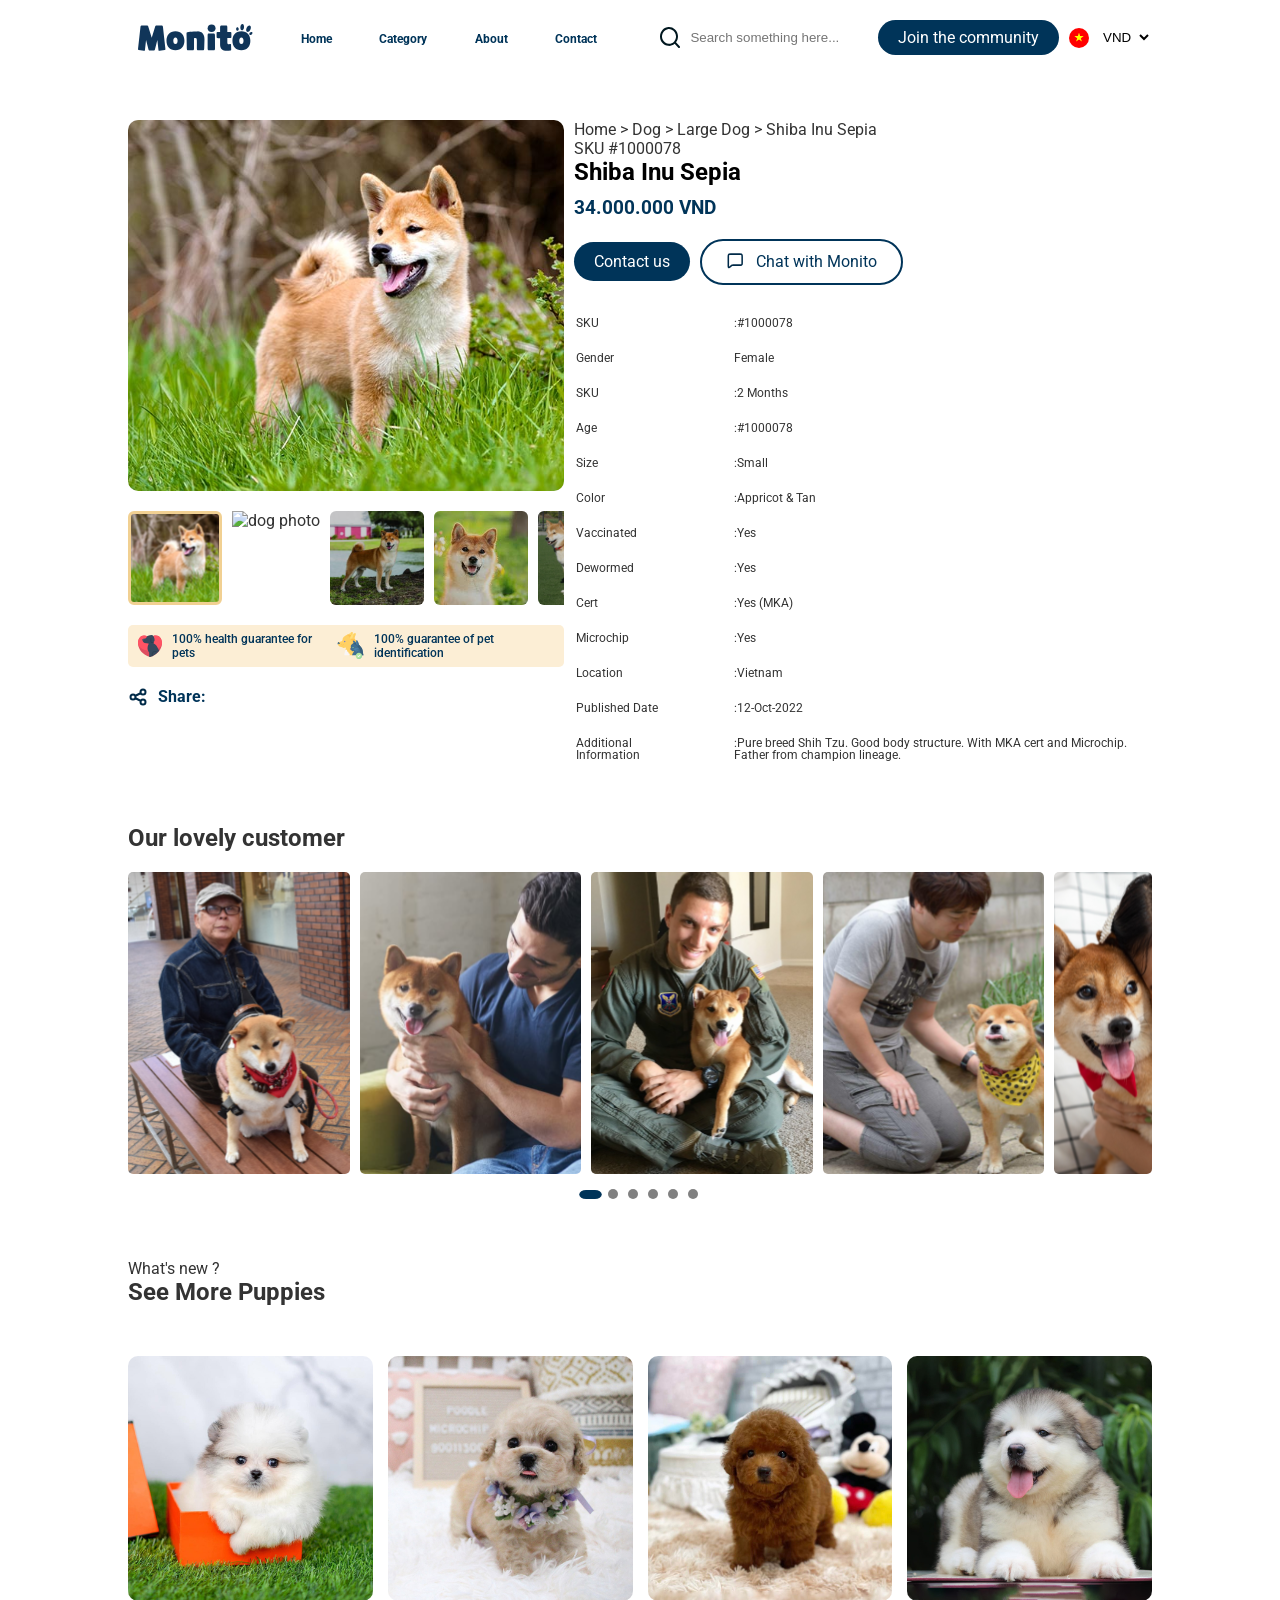
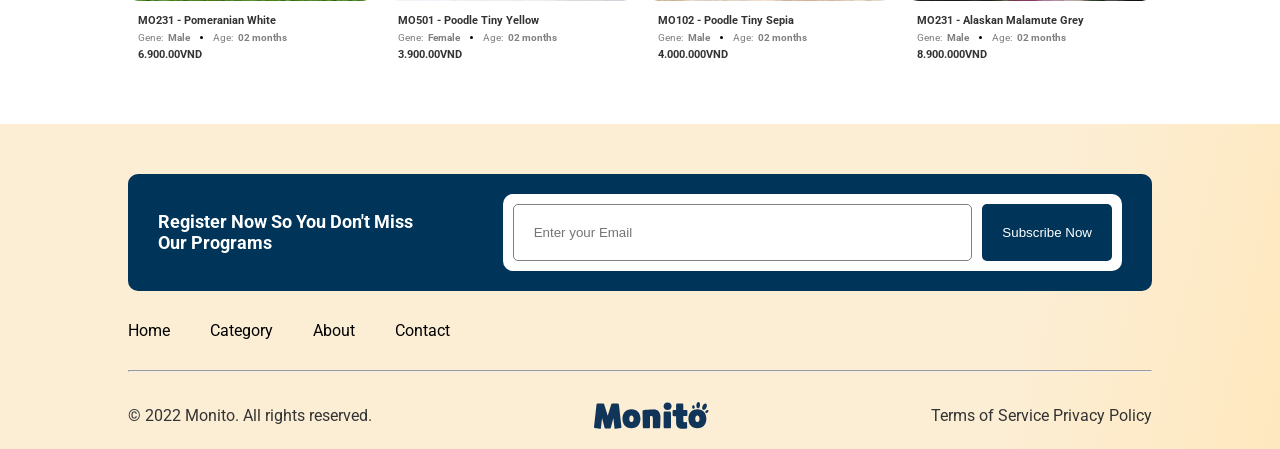
==== index.html @ 6e0dd19d "fixed path" ====
<!DOCTYPE html>
<html lang="en">
  <head>
    <meta charset="UTF-8" />
    <meta name="viewport" content="width=device-width, initial-scale=1.0" />
    <script
      src="https://kit.fontawesome.com/b84ed87144.js"
      crossorigin="anonymous"
    ></script>
    
    <link rel="stylesheet" href="/css/components.css" />
    <link rel="stylesheet" href="/css/css_variables.css" />
    <link rel="stylesheet" href="/css/category.css" />
    <link rel="stylesheet" href="/css/about.css" />
    <link rel="stylesheet" href="/css/home_Styles.css" />
    <link rel="stylesheet" href="/css/media_query.css" />
    <title>Monito | About</title>
  </head>
  <body>
    <header class="about header">
      <div class="header__max_width80">
        <div class="hamburger_container">
          <img src="/img/hamburger__menu.svg" alt="hamburger menu icon" class="hamburger">
        </div>
        <div class="header__logo-links">
          <img
            src="/img/Group.svg"
            alt="logo_icon"
            class="header__position-top"
          />
          <ul class="header__links">
            <li><a href="/html/home.html">Home</a></li>
            <li><a href="/html/category.html">Category</a></li>
            <li><a href="/html/about.html">About</a></li>
            <li><a href="/html/about.html#footer">Contact</a></li>
          </ul>
        </div>

        <div class="header__search">
          <div class="header__searchfield">
            <button class="search__btn"><img src="/img/search__lens.svg" alt="search__btn_icon" class="lens"></button>
            <input
              type="text"
              placeholder="Search something here..."
              class="user__input"
            />
          </div>
          <a href="#" class="join__link btn">Join the community</a>
          <div class="select_box">
            <span class="pseudo"></span>
            <select name="" class="select__tab">
              <option value="">VND</option>
              <option value="">BMW</option>
              <option value="">CRV</option>
            </select>
          </div>
        </div>
      </div>
    </header>

<main class="main">
    <section class="about__1">
        <div class="about__1_max-width">
            <div class="about__1_grid">
                <div class="about__1_grid-left">
                    <div class="about__1_card">
                        <div class="picture">
                          <img src="/img/top__thumbnail.svg" alt="dog photo" class="top__thumbnail desktop"> 
                          <img src="/img/mobiledog.svg" alt="dog photo" class="top__thumbnail fone"> 
                        </div>
                   <div class="thumbnails">
                            <div><img src="/img/thumbnail__1.svg" alt="dog photo"></div>
                        
                            <div><img src="/img/thumbnail__2.svg" alt="dog photo"></div>
                       
                            <div><img src="/img/thumbnail__3.svg" alt="dog photo"></div>
                      
                            <div><img src="/img/thumbnail__4.svg" alt="dog photo"></div>
                        
                            <div><img src="/img/thumbnail__5.svg" alt="dog photo"></div>
                       
                            <div><img src="/img/thumbnail__6.svg" alt="dog photo"></div>
                      </div> 
                      <div class="desktopinsurances">
                                <span class="left"><img src="/img/pet__health.svg" alt="">100% health guarantee for pets</span>
                                <span class="left"><img src="/img/flower.svg" alt=""> 100% guarantee of pet identification</span>
                        </div>
                        <div class="social_networks">
                            <span class="share"><img src="/img/androidshare__icon.svg" alt=""> Share:</span>
                            <div class="scial_icons">
                            <a href=""><i class="fa-brands fa-square-facebook"></i></a>
                            <a href=""><i class="fa-brands fa-instagram"></i></a>
                            <a href=""><i class="fa-brands fa-twitter"></i></i></a>
                            <a href=""><i class="fa-brands fa-youtube"></i></i></a>
                          </div>
                          </div>
                    </div>
                </div>
                <div class="about__1_grid-right">
                    <div class="about1__text">
                        <p class="carousel"><span>Home</span> &gt; <span>Dog</span> &gt; <span>Large Dog</span> &gt; <span>Shiba Inu Sepia</span></p>
                        <p class="carousel">SKU #1000078</p>
                        <h1 class="breed__details">
                            <span class="breed__name">Shiba Inu Sepia</span>
                            <span class="breed__price">34.000.000 VND</span>
                        </h1>

                        <P class="contact__btns">
                            <a href="#" class="contact__btn btn_dark">Contact us</a>
                            <a href="#" class="contact__btn btn_light">
                                <img src="/img/message__icon.svg" alt="" class="message_icon">
                                <span>Chat with Monito</span>
                            </a>
                        </P>



                      <div class="mobile__info">
                        <h1 class="info">Information</h1>
                        <img src="/img/androidshare__icon.svg" alt="">
                      </div>


                        <table>

                          <tr>
                            <td>SKU</td>
                            <td class="m_right">:#1000078</td>
                          </tr>
                          <tr>
                            <td>Gender</td>
                            <td class="m_right">Female</td>
                          </tr>
                          <tr>
                            <td>SKU</td>
                            <td class="m_right">:2 Months</td>
                          </tr>
                          <tr>
                            <td>Age</td>
                            <td class="m_right">:#1000078</td>
                          </tr>
                          <tr>
                            <td>Size</td>
                            <td class="m_right">:Small</td>
                          </tr>
                          <tr>
                            <td>Color</td>
                            <td class="m_right">:Appricot & Tan</td>
                          </tr>
                          <tr>
                            <td>Vaccinated</td>
                            <td class="m_right">:Yes</td>
                          </tr>
                          <tr>
                            <td>Dewormed</td>
                            <td class="m_right">:Yes</td>
                          </tr>
                          <tr>
                            <td>Cert</td>
                            <td class="m_right">:Yes (MKA)</td>
                          </tr>
                          <tr>
                            <td>Microchip</td>
                            <td class="m_right">:Yes</td>
                          </tr>
                          <tr>
                            <td>Location</td>
                            <td class="m_right">:Vietnam</td>
                          </tr>
                          <tr>
                            <td>Published Date</td>
                            <td class="m_right">:12-Oct-2022</td>
                          </tr>

                          <tr>
                            <td>Additional Information</td>
                            <td class="m_right">:Pure breed Shih Tzu. Good body structure. With MKA cert and Microchip. Father from champion lineage.</td>
                          </tr>
                        </table>
                    </div>
                </div>
               
            </div>
            <div class="mobileinsurances">
              <p class="left"><img src="/img/pet__health.svg" alt="">100% health guarantee for pets</p>

              <p class="left"><img src="/img/flower.svg" alt=""> 100% guarantee of pet identification</p>
      </div>
        </div>
    </section>


<section class="about__2">
    <div class="about__2_max-width">
        <h1 class="about__2_title">Our lovely customer</h1>
        <div class="about__2_grid">

 <div class="one">
    <img src="/img/about__one.svg" alt="dog_owners_photo" class="about__2_img">
 </div>
 <div class="two"> 
    <img src="/img/about__two.svg" alt="dog_owners_photo" class="about__2_img">
</div>
 <div class="three">
    <img src="/img/about__three.svg" alt="dog_owners_photo" class="about__2_img">
</div>
 <div class="four">
    <img src="/img/about__four.svg" alt="dog_owners_photo" class="about__2_img">
</div>
 <div class="five">
    <img src="/img/about__five.svg" alt="dog_owners_photo" class="about__2_img">
</div>
        </div>
        <div class="bottom_bars">
            <button class="bottom__bars active"></button>
            <button class="bottom__bars"></button>
            <button class="bottom__bars"></button>
            <button class="bottom__bars"></button>
            <button class="bottom__bars"></button>
            <button class="bottom__bars"></button>
        </div>
    </div>
</section>




  <section class="about__3">
    <div class="about__3_max-width">
    <span>What's new ?</span>
    <h2>See More Puppies</h2>
        <div class="section__two_grid padding">
            <div class="section__two_card">
                <div class="picture">
                <img src="/img/image 1 (2).svg" alt="dog breed photo" />
                </div>
                <div class="details">
                <h4>MO231 - Pomeranian White</h4>
                <p class="age">
                    <span>Gene: <strong class="gender">Male</strong></span
                    ><span class="dot"></span><span class="">Age:<strong>02 months</strong></span>
                </p>
                <p class="price">6.900.00VND</p>
                </div>
            </div>

            <div class="section__two_card">
                <div class="picture">
                <img src="/img/image 2.svg" alt="dog breed photo" />
                </div>
                <div class="details">
                <h4>MO501 - Poodle Tiny Yellow</h4>
                <p class="age">
                    <span>Gene: <strong>Female</strong></span
                    ><span class="dot"></span><span>Age:<strong>02 months</strong></span>
                </p>
                <p class="price">3.900.00VND</p>
                </div>
            </div>

            <div class="section__two_card">
                <div class="picture">
                <img src="/img/image 3.svg" alt="dog breed photo" />
                </div>
                <div class="details">
                <h4>MO102 - Poodle Tiny Sepia</h4>
                <p class="age">
                    <span>Gene: <strong class="gender">Male</strong></span
                    ><span class="dot"></span><span>Age:<strong>02 months</strong></span>
                </p>
                <p class="price">4.000.000VND</p>
                </div>
            </div>

            <div class="section__two_card">
                <div class="picture">
                <img src="/img/image 4 (2).svg" alt="dog breed photo" />
                </div>
                <div class="details">
                <h4>MO231 - Alaskan Malamute Grey</h4>
                <p class="age">
                    <span>Gene: <strong class="gender">Male</strong></span
                    ><span class="dot"></span><span>Age:<strong>02 months</strong></span>
                </p>
                <p class="price">8.900.000VND</p>
                </div>
            </div>
        </div>
    </section>
</main>





    <footer id="footer">
        <div class="max_wdith_footer">
          <div class="call_to_action">
            <h2 class="register">Register Now So You Don't Miss Our Programs</h2>
            <form action="" class="form">
              <input type="text" placeholder="Enter your Email" />
              <button>Subscribe Now</button>
            </form>
          </div>
  
          <div class="linksAndSocials">
            <ul class="footer_links">
              <li>
                <a href="/html/home.html">Home</a>
              </li>
              <li>
                <a href="/html/category.html">Category</a>
              </li>
              <li>
                <a href="/html/about.html">About</a>
              </li>
              <li>
                <a href="/html/about.html">Contact</a>
              </li>
            </ul>
  
            <div class="socials">
              <a href="www.facebook.com"><i class="fa-brands fa-square-facebook"></i></a>
              <a href="www.instagram.com"><i class="fa-brands fa-instagram"></i></a>
              <a href="www.x.com"><i class="fa-brands fa-twitter"></i></i></a>
              <a href="www.youtube.com"><i class="fa-brands fa-youtube"></i></i></a>
            </div>
            
          </div>
  
          <hr class="bottom_rule" />
  
          <div class="copyright">
            <p>
              &copy; 2022 Monito. All rights reserved.
            </p>
  
           <img src="/img/Group.svg" alt="" class="pic_nav" />
  
            <div class="terms">
              <a href="#">Terms of Service</a>
              <a href="#">Privacy Policy</a>
            </div>
  
        </div>
      </footer>

  </body>
</html>
---- css/components.css ----
.btn {
  padding: 0.7rem 1rem;
  text-align: center;
  border: none;
  cursor: pointer;
  display: inline-block;
  border-radius: 10rem;
  white-space: nowrap;
}
---- css/css_variables.css ----
:root {
  --hero-bg-col: #eec77e;
  --header-col: #003459;
  --white-text: #fff;
}
---- css/category.css ----
.hamburger {
  display: none;
  object-fit: cover;
  height: 2.5rem;
}

.category.header {
  background: var(--white-text);
}

.cat__section__one {
  padding-top: 9rem;
  margin-bottom: 5rem;
  position: relative;
}

.cat__one__max-width {
  max-width: 80%;
  height: 100%;
  margin: 0 auto;
}

.cat__carousel {
  display: flex;
  align-items: center;
  gap: 2rem;
  margin-bottom: 2rem;
}

.cat__contents {
  height: 100%;
  display: flex;
  justify-content: space-between;
  background: var(--hero-bg-col);
  border-radius: 1rem;
  position: relative;
  z-index: 1;
  /* padding: 5rem; */
}

.cat__left_img {
  flex: 0 0 50%;
  position: relative;
  z-index: 1;

  height: 100%;
}

.cat__left_img_left {
  height: 100%;
  display: block;
  width: 100%;
  object-fit: cover;
}

img {
  max-width: 100%;
  height: auto;
  object-fit: contain;
  display: block;
}

.cat__left_img {
  width: 100%;
  height: 100%;
}

.cat__left_text {
  flex: 1 1 50%;
  display: flex;
  justify-content: ;
  color: #fff;
  flex-direction: column;
  gap: 1rem;
  position: relative;
  z-index: 1;
  background: url("/img/page__one_img2.svg");
}

.cat__left_text_img {
  position: absolute;
  z-index: -1;
}

.mobile_cat_pic {
  display: none;
}

@media (max-width: 768px) {
  .cat__section__one {
    height: 100%;
  }
  .cat__one__max-width {
    max-width: 98%;
  }
  .cat__contents {
    height: 100%;
    flex-direction: column-reverse;
    gap: 1rem;
    background: var(--header-col);
  }

  .cat__left_img {
    width: 100%;
    height: 100%;
  }

  .cat__left_img img {
    height: 100%;
    width: 100%;
  }

  .cat__left_text {
    background: none;
    height: 100%;
    text-align: center;
    text-align: left;
    color: var(--header-col);
  }

  .cat__description {
    font-size: 2rem;
    color: black;
  }

  .mobile_cat_pic {
    display: block;
    position: absolute;
    left: 0;
    right: 0;
    width: 100%;
    top: -9rem;
    z-index: -1;
  }
}

/* .cat__left_text {
  padding-right: 5rem;
}
 */
.cat__left_text h1 {
  display: flex;
  flex-direction: column;
  gap: 1rem;
}

.cat__font-900 {
  font-size: 4rem;
}
.cat__font-500 {
  font-weight: 500;
}

.cat__description {
  line-height: 1.6;
  font-size: 1.4rem;
}

.cat__link2 {
  display: flex;
  justify-content: center;
  align-items: center;
  gap: 1rem;
  padding-top: 1rem;
}

.cat__btn_light,
.cat__btn_dark {
  border: 1px solid var(--white-text);
  color: var(--white-text);
  padding: 0.7rem 1.4rem;
  border-radius: 10rem;
  white-space: nowrap;
}
.cat__btn_light {
  color: var(--header-col);
  display: flex;
  background: transparent;
  gap: 0.5rem;
  align-items: center;
  border: 1px solid var(--header-col);
}

.cat__btn_dark {
  background: var(--header-col);
  padding: 0.7rem 2rem;
}

.section__two_grid {
  display: grid;
  grid-template-columns: repeat(3, 1fr);
  gap: 1.5rem;
}

.section__two_page-two {
  margin-top: 2rem;
}

.page-two__max-width {
  max-width: 80%;
  margin: 0 auto;
}

.page-two__grid {
  display: grid;
  grid-template-columns: 20% 1fr;
  gap: 3rem;
}

.page-two__left {
  display: flex;
  flex-direction: column;
  gap: 2rem;
  white-space: nowrap;
}

.page__two_form div {
  display: flex;
  align-items: center;
  gap: 1rem;
}

.page__two_form {
  display: flex;
  flex-direction: column;
  gap: 1rem;
}

.page-two__flex div {
  width: 1.5rem;
  height: 1.5rem;
  border-radius: 50%;
}

.red {
  background: red;
}

.apricot {
  background: #fbceb1;
}
.black {
  background: #000;
}
.silver {
  background: silver;
}
.tan {
  background: tan;
}

.page-two__left .filter {
  color: var(--header-col);
  margin-bottom: 3rem;
}

.total__dogs h1 {
  color: var(--header-col);
}

.page-two__left > p {
  margin-bottom: 2rem;
}

.total__dogs_flex {
  display: flex;
  justify-content: space-between;
  margin-bottom: 3rem;
}

.total__dogs {
  display: flex;
  align-items: center;
  gap: 2rem;
}

.sort_icon {
  display: none;
}

.total__dogs_flex a {
  border: 1px solid var(--header-col);
  padding: 0.7rem 2rem;
  display: flex;
  align-items: center;
  gap: 1rem;
  border-radius: 10rem;
}

.page__one_minmax {
  display: flex;
  align-items: center;
  gap: 2rem;
}

.page__one_minmax input {
  width: 50%;
}

.buttons__container {
  display: flex;
  align-items: center;
  gap: 1rem;
  margin: 3rem;
}

.btn__1 {
  padding: 1rem;
  border-radius: 0.5rem;
  border: none;
  color: var(--header-col);
  background: transparent;
  font-weight: 600;
}

.btn__1:hover,
.btn__1:active,
.btn__1.active {
  background: var(--header-col);
  color: var(--white-text);
}

.other__pages,
.arr__left,
.arr__right {
  cursor: pointer;
}

.sort__icon {
  display: none;
}

.section__two_card .dot {
  font-size: 2rem;
  color: red;
}

.filter2 {
  display: flex;
  justify-content: space-between;
  align-items: center;
}
---- css/about.css ----
.hamburger {
  display: none;
  object-fit: cover;
  height: 2.5rem;
}

.about.header {
  background: var(--text-white);
  background: white;
}

.about__1 {
  padding-top: 12rem;
}

img {
  max-width: 100%;
  height: auto;
  display: block;
}

.about__1_grid {
  display: flex;
  gap: 1rem;
  border-radius: 1rem;
}

.about__1_grid-left,
.about__1_grid-right {
  flex-basis: 0 1 50%;
}

.about__1_card {
  overflow-x: hidden;
}

.about__1_card .picture img {
  width: 100%;
  height: 100%;
  object-fit: cover;
}

.thumbnails {
  display: flex;
  justify-content: space-between;
  gap: 1rem;
  overflow-x: scroll;
}

.thumbnails div {
  flex-shrink: 0;
}

.picture .top__thumbnail.desktop {
  display: none;
}

.top__thumbnail.fone {
  display: block;
}

.desktopinsurances,
.mobileinsurances {
  background: var(--hero-bg-col);
  color: var(--header-col);
  display: flex;
  align-items: center;
  font-size: 1.2rem;
  font-weight: 500;
  gap: 1rem;
  justify-content: space-between;
  padding: 0.7rem 1rem;
  border-radius: 5px;
}

.mobileinsurances {
  display: none;
}

.desktopinsurances .left {
  display: flex;
  align-items: center;
  gap: 1rem;
}

/* ********************************************************** */

.social_networks {
  display: flex;
  align-items: center;
  gap: 2rem;
}

.social_networks div {
  display: flex;
  align-items: center;
  gap: 2rem;
}

.social_networks .share {
  display: flex;
  align-items: center;
  gap: 1rem;
  color: var(--header-col);
  font-weight: 700;
}

.about__1_grid-right {
  display: flex;
  flex-direction: column;
  gap: 2rem;
}

.mobile__info {
  display: flex;
  align-items: center;
  gap: 18rem;
}

.carousel {
  white-space: wrap;
}

.breed__details {
  display: flex;
  flex-direction: column;
  gap: 1rem;
  white-space: nowrap;
}

.breed__name {
  color: #000;
}

.breed__price {
  color: var(--header-col);
  font-size: 1.9rem;
}

.contact__btns {
  margin: 2rem 0;
}

.contact__btns,
.contact__btn {
  display: flex;
  align-items: center;
  gap: 1rem;
  white-space: nowrap;
}

.message_icon {
  width: 2rem;
}

.btn_light {
  color: var(--header-col);
  border-radius: 10rem;
  border: 2px solid var(--header-col);
  padding: 1rem 2.4rem;
}

.btn_dark {
  padding: 1rem 2rem;
  background: var(--header-col);
  color: var(--white-text);
  border-radius: 10rem;
}

table {
  font-size: 1.2rem;
  max-width: 100%;
}

tr {
  line-height: 1.2rem;
}

td {
  border-bottom: 1px solid #fff;
  padding: 1rem 0;
}

tr .m_right {
  padding-left: 5rem;
  white-space: wrap;
}

.about__1_card {
  display: flex;
  flex-direction: column;
  gap: 2rem;
  width: 100%; /*check for errors */
}

.top__thumbnail {
  height: 100%;
  width: 100%;

  display: block;
  object-fit: cover;
  border-radius: 1rem;
}

.about__2,
.about__3 {
  margin: 3rem 0;
}

.about__1_max-width,
.about__2_max-width,
.about__3_max-width {
  max-width: 80%;
  margin: 0 auto;
}

.about__2_max-width {
  max-width: 80%;
  display: flex;
  flex-direction: column;
}

.about__2_title {
  margin: 2rem 0;
  justify-self: flex-start;
}

.about__2_grid {
  display: flex;
  gap: 1rem;
}

.about__2_img {
  display: block;
  width: 100%;
}
.section__two_grid.padding {
  margin: 5rem 0;
}

.one,
.two,
.three,
.four,
.five,
.about__2_img {
  border-radius: 0.5rem;
}

.bottom_bars {
  display: flex;
  align-items: center;
  gap: 1rem;
  margin: 1.5rem auto 3rem;
}

.bottom__bars {
  height: 1rem;
  width: 1rem;
  background-color: gray;
  border-radius: 50%;
  border: none;
  transition: all 0.3s ease-in;
}

.bottom__bars.active,
.bottom__bars:active,
.bottom__bars:hover {
  background: var(--header-col);
  width: 1.5rem;
  height: 0.9rem;
  border-radius: 10rem;
  transform: scaleX(1.5);
}

.sort__icon {
  display: none;
}
---- css/home_Styles.css ----
@import url("https://fonts.googleapis.com/css2?family=Roboto:ital,wght@0,100;0,300;0,400;0,500;0,700;0,900;1,100;1,300;1,400;1,500;1,700;1,900&display=swap");

*,
::before,
::after {
  margin: 0;
  padding: 0;
  box-sizing: inherit;
}

:root {
  --hero-bg-col: #fceed5;
  --header-col: #003459;
  --white-text: #fff;
  --orange-bg: #ff912c;
  --blue-col: #00a7e7;
}

html {
  box-sizing: border-box;
  font-family: "Roboto", sans-serif;
  font-size: 62.5%;
}

body {
  min-height: 100vh;
  font-family: "Roboto", sans-serif;
  font-size: 1.6rem;
  color: #333;
}

a,
img,
button {
  display: inline-block;
  text-decoration: none;
  color: #333;
}

ul {
  list-style: none;
}

.btn {
  padding: 0.8rem 2rem;
  border-radius: 10rem;
}

.header {
  max-width: 100%;
  position: absolute;
  left: 0;
  right: 0;
  padding: 2rem 0;
  z-index: 12;
}

.header__max_width80 {
  max-width: 80%;
  margin: 0 auto;
  display: flex;
  align-items: center;
  gap: 1rem;
}

.header__logo-links,
.header__search {
  flex: 0 1 50%;
  display: flex;
  align-items: center;
  justify-content: space-between;
}

.header__position-top {
}

.hamburger {
  display: none;
  object-fit: cover;
  height: 2.5rem;
}

.header__logo-links {
  gap: 0.5rem;
}

.header__links {
  display: flex;
  justify-content: space-evenly;
  flex: 1 1;
  gap: 0.5rem;
}

.header__links li a {
  color: var(--header-col);
  font-weight: 700;
  font-size: 1.2rem;
}

.header__search {
  gap: 1rem;
}

.header__searchfield {
  display: flex;
  align-items: center;
  border-radius: 10rem;
  overflow: hidden;
  background: #fff;
  padding: 0 1rem;
}

.search__btn {
  border: none;
  background: #fff;
  display: flex;
  align-items: center;
}

.user__input {
  border: none;
  outline: none;
  padding: 1rem;
  width: 100%;
  min-width: 7rem;
  flex: 0 1 100%;
}

.join__link.btn {
  background-color: var(--header-col);
  color: var(--white-text);
}

.select_box {
  display: flex;
  align-items: center;
  gap: 1rem;
}

.pseudo {
  height: 2rem;
  width: 2rem;
  border-radius: 50%;
  display: flex;
  align-items: center;
  justify-content: center;
  position: relative;
}

.pseudo::before {
  content: "";
  position: absolute;
  top: 50%;
  left: 50%;
  transform: translate(-50%, -50%);
  width: 100%;
  height: 100%;
  border-radius: 50%;
  background: red;
  z-index: 1;
}

.pseudo::after {
  content: "";
  position: absolute;
  top: 50%;
  left: 50%;
  transform: translate(-50%, -50%);
  width: 50%;
  height: 50%;
  border-radius: 50%;
  background: yellow;
  z-index: 2;
  clip-path: polygon(
    50% 0%,
    61% 35%,
    98% 35%,
    68% 57%,
    79% 91%,
    50% 70%,
    21% 91%,
    32% 57%,
    2% 35%,
    39% 35%
  );
}

.select__tab {
  background: transparent;
  border: none;
}

.select__tab:focus,
.select__tab:active {
  outline: none;
}
/*----------------------------- END OF NAVIGATION STYLING----------------------------- */

.main__section {
  position: relative;
}

.top_left {
  position: absolute;
  top: 0;
  z-index: 11;
}

.section__one {
  position: relative;
  height: 100vh;
  padding-top: 9rem;
  background: var(--hero-bg-col);
  overflow: hidden;
  z-index: 10;
}

.section__one_max-width {
  display: flex;
  max-width: 80%;
  margin: 0 auto;
  height: 100%;
  overflow: hidden;
}

.section__one_text {
  flex: 0 1 40%;
  padding: 10rem 1rem 0 3rem;
  position: relative;
  display: flex;
  flex-direction: column;
  gap: 2rem;
  position: relative;
}

.section__one_text h1 {
  display: flex;
  flex-direction: column;
  gap: 1rem;
  color: var(--header-col);
  position: relative;
}

.section__one_text h1 .font_900 {
  font-weight: 900;
  font-size: 5rem;
  position: relative;
  z-index: 2;
}

.text__bg {
  position: absolute;
  top: 0;
  left: -15px;
  z-index: 1;
  width: 15%;
}
.section__one_text h1 .font_500 {
  font-weight: 700;
  font-size: 2.4rem;
}

.text_img_one {
  position: absolute;
  top: 1rem;
  left: 1.5rem;
  z-index: -1;
  width: 6rem;
  height: 6rem;
}

.section__one_description {
  line-height: 1.5;
  font-size: 1.5rem;
  color: #333;
  margin-bottom: 1rem;
}

.section__one_text .absolute_hero {
  width: 3.5rem;
  height: 3.5rem;
  position: absolute;
  top: 1.4rem;
  left: 2.5rem;
  z-index: -1;
}

.section__one_links {
  display: flex;
  align-items: center;
  gap: 1rem;
}

.bottom_absolute {
  position: absolute;
  bottom: 0;
}

.btn.one {
  border: 1px solid var(--header-col);
}

.btn.two {
  background: var(--header-col);
  color: var(--white-text);
}

.play_icon {
  margin-left: 5px;
  display: inline-block;
}

.section__one-photo {
  position: relative;
  flex: 0 1 60%;
  overflow: hidden;
}

.small__square.first,
.small__square.second {
  position: absolute;
  top: 8rem;
  left: 10rem;
  width: 4rem;
}

.small__square.second {
  width: 5rem;
  z-index: -1;
  top: 7rem;
}

.photo_bottom,
.photo_center,
.photo_top {
  position: absolute;
  bottom: 0;
}

.photo_bottom {
  left: 0;
  z-index: 1;
  bottom: -3rem;
}

.photo_center {
  right: 0;
  bottom: -5rem;
  z-index: 2;
}

.photo_top {
  bottom: 0;
  left: -50px;
  z-index: 3;
}

/***** I STOPPED HERE********** */

/************************************************************* SECTION TWO STARTS HERE********************* */
.section__two {
  margin-top: 4rem;
}

.section__two_max-width {
  max-width: 80%;
  height: 100%;
  margin: 0 auto;
}

.section__two_max-width span {
  display: block;
  margin-bottom: 1rem;
}

.section__two_max-width h2 {
  color: var(--header-col);
}

.section__two_grid {
  display: grid;
  grid-template-columns: repeat(4, 1fr);
  gap: 1.5rem;
}

img {
  max-width: 100%;
  height: auto;
  display: block;
  object-fit: cover;
}

.section__two_card .picture {
  width: 100%;
}

.section__two_card .picture img {
  display: block;
  width: 100%;
  height: 100%;
  object-fit: cover;
  border-radius: 1rem;
}

.details {
  display: flex;
  flex-direction: column;
  gap: 0.5rem;
  padding: 1.3rem 1rem;
}

.details h4,
.price {
  font-size: 1.1rem;
  font-weight: 700;
}

.age {
  display: flex;
  align-items: center;
  font-size: 1rem;
  flex-wrap: nowrap;
  color: gray;
  gap: 1rem;
}

.age span {
  display: flex;
  gap: 0.5rem;
  align-items: center;
}

.dot {
  height: 0.3rem;
  width: 0.3rem;
  border-radius: 50%;
  background: #000;
}

.section__three {
  margin: 5rem 0;
}

.section__three_max-width {
  max-width: 80%;
  margin: 0 auto;
  background: var(--header-col);
  overflow-x: hidden;
  border-radius: 1.5rem;
}

.section__three_contents {
  display: flex;
  /* height: 32rem; */
}

.section__three_leftImg {
  flex: 0 0 40%;
  position: relative;
  z-index: 2;
}

.section__three_cardtext.card {
  flex: 0 0 60%;
  position: relative;
  z-index: 2;
}

.section__three_cardtext.card {
  display: flex;
  flex-direction: column;
  gap: 1.5rem;
  justify-content: flex-start;
  align-items: flex-end;
  text-align: right;
  padding: 5rem;
}

.desktop_bg_1,
.desktop_bg_2 {
  position: absolute;
  bottom: 0;
  right: 0;
}

.desktop_img_3 {
  position: absolute;
  bottom: 0;
  right: -5rem;
  z-index: -1;
  height: 100%;
  width: 100%;
}

.section__three_cardtext h1 {
  display: flex;
  flex-direction: column;
  font-size: 1rem;
  color: var(--header-col);
  gap: 1rem;
}

.section__three_font-900 {
  font-size: 3.5rem;
  font-weight: 700;
}

.section__three_font-500 {
  font-size: 2rem;
  font-weight: 700;
}

.section__three-description {
  line-height: 1.4;
  font-size: 1.5rem;
}

.mobile__view_bottom,
.mobile__view_top {
  display: none;
}

/* ************************************************ */

@media (max-width: 768px) {
  .mobile__view_bottom,
  .mobile__view_top {
    display: block;
    position: absolute;
    z-index: -1;
  }

  .section__three {
    margin: 5rem 0;
  }

  .section__three_max-width {
    max-width: 98%;
    padding: 0;
    text-align: center;
  }

  .section__three_contents {
    display: flex;
    flex-direction: column-reverse;
    height: 100vh;
    /* max-width: 100%; */
  }

  .section__three_leftImg {
    flex: 1;
  }

  .section__three_cardtext.card {
    flex: 50%;
    justify-content: center;
    background: #000;
  }

  .section__three_cardtext.card {
    display: flex;
    height: 50vh;
    flex-direction: column;
    gap: 1.5rem;
    justify-content: flex-start;
    align-items: flex-end;
    text-align: center;
    padding: 5rem;
  }

  .desktop_bg_1,
  .desktop_img_3 {
    display: none;
  }
  .desktop_bg_2 {
  }

  .desktop_img_3 {
    position: absolute;
    max-width: 100%;
    height: auto;
    /* bottom: ; */
  }

  .section__three_cardtext h1 {
    display: flex;
    flex-direction: column;
    font-size: 1rem;
    color: var(--header-col);
    gap: 1rem;
  }

  .section__three_font-900 {
    font-size: 2.3rem;
    font-weight: 500;
  }

  .section__three_font-500 {
    font-size: 1.6rem;
    font-weight: 500;
  }

  .section__three-description {
    line-height: 1.2;
    font-size: 1.5rem;
  }
}

/* **********END OF MEDIA QUERY ******************* */

.section__three_link2 {
  display: flex;
  gap: 1rem;
  margin-top: 1rem;
  position: relative;
}

.section__four {
  height: 100%;
}

.section__four_max-width {
  max-width: 80%;
  margin: 0 auto;
  padding: 2rem 0;
}

.section__four_our-products {
  padding: 4rem 0 1rem 0;
  display: block;
}

.section__four_product-title {
  padding: 2rem 0;
  color: var(--header-col);
}

.section__four_grid {
  display: grid;
  grid-template-columns: repeat(4, 1fr);
  gap: 1.5rem;
}

.section__four_card {
  display: flex;
  flex-direction: column;
  gap: 1rem;
  padding: 0.5rem;
  padding: 1rem 1rem 2rem 1rem;
  border-radius: 1rem;
  background: var(--white-text);
  box-shadow: 0 0.5rem 1rem rgba(0, 0, 0, 0.1);
  height: 100%;
  width: 100%;
}

.section__four_contents {
  display: flex;
  flex-direction: column;
  gap: 1rem;
}

.section__four_card .img {
  width: 100%;
  height: 70%;
}

.section__four_card img {
  width: 100%;
  height: 100%;
  object-fit: cover;
  display: block;
  border-radius: 1rem;
}

.section__four_contents h2 {
  font-size: 1.4rem;
  font-weight: 700;
}

.section__four_contents p {
  font-size: 1rem;
  color: gray;
}

.section__four_contents .section__four_price {
  font-size: 1.4rem;
  font-weight: 900;
  color: #000;
}

.section__four button {
  display: flex;
  gap: 2rem;
  white-space: nowrap;
  width: 100%;
  padding: 1rem;
  background: var(--orange-bg);
  border: none;
  border-radius: 1rem;
  font-weight: 900;
  color: #000;
}

.section__five {
  margin: 3rem 0;
}

.section__five_max-width {
  max-width: 80%;
  margin: 0 auto;
}

.section__five_partners {
  display: flex;
  justify-content: space-between;
}

.section__five_partners p {
  display: flex;
  align-items: center;
  gap: 0.9rem;
}

.section__five_pet-seller {
  font-size: 2rem;
  color: var(--header-col);
  font-weight: 700;
}

.section__five_showcase,
.section__seven_showcase {
  border: 1px solid var(--header-col);
  padding: 1rem 3rem;
  border-radius: 10rem;
  display: flex;
  align-items: center;
  gap: 1.5rem;
}

.section__five_partner-icons {
  display: flex;
  align-items: center;
  justify-content: space-between;
  margin: 3rem 0;
}

.section__six {
  margin: 5rem 0;
  height: 100%;
}

.sort__icon {
  display: none;
}

.ourPetsGallery {
  margin-bottom: 3rem;
  display: flex;
  align-items: center;
  justify-content: space-between;
}

.view__more,
.view__more1 {
  padding: 0.7rem 1.2rem;
  border: 1px solid var(--header-col);
  color: var(--header-col);
  display: flex;
  gap: 0.5rem;
  border-radius: 10rem;
}

.view__more1 {
  margin: 2rem 0 5rem;
  width: 100%;
  text-align: center;
  display: flex;
  align-items: center;
  justify-content: center;
}

.view__more1 {
  display: none;
}

.chevron-right {
  display: inline-block;
}

.section__six_contents {
  border-radius: 1rem;
  width: 100%;
  height: 100%;
  background: var(--orange-bg);
  display: flex;
  padding: 6rem 5rem;
  position: relative;
  z-index: 2;
  overflow: hidden;
}

.section__six_cardtext {
  position: relative;
  z-index: 4;
}

.section__six_max-width {
  max-width: 80%;
  height: 100%;
  margin: 0 auto;
}

.section__six_img1 {
  position: absolute;
  top: 0;
  left: 0;
  z-index: -1;
}

.section__six_img2 {
  position: absolute;
  right: 0;
  top: 0;
  z-index: 1;
}

.section__six_img3 {
  position: absolute;
  bottom: 0;
  right: -5rem;
}

.section__six_cardtext {
  display: flex;
  flex-direction: column;
  gap: 2rem;
}

.section__six_font-900 {
  font-size: 4rem;
  font-weight: 900;
  display: flex;
  gap: 1rem;
  align-items: center;
}

.section__six_link2 {
  display: flex;
  gap: 2rem;
}

.section__seven {
  margin: 3rem 0;
}

.section__seven_max-width {
  max-width: 80%;
  margin: 0 auto;
}

.section__seven_knowledge {
  margin: 2rem 0;
  display: inline-block;
}

.section__seven_learn-more {
  display: flex;
  justify-content: space-between;
  align-items: center;
  margin-bottom: 3rem;
  color: var(--header-col);
}

.section__seven_showcaseDesktop {
  display: none;
}

.section__seven_grid {
  display: grid;
  grid-template-columns: repeat(3, 1fr);
  gap: 1.5rem;
}

.section__seven_card {
  border-radius: 1rem;
  padding: 1rem;
  border-radius: 1rem;
  box-shadow: 0 0.5rem 1rem rgba(0, 0, 0, 0.1);
}

.section__seven_card img {
  height: 100%;
  width: 100%;
  object-fit: cover;
  display: block;
  border-radius: 1rem;
}

.section__seven_contents {
  padding: 2rem 0;
}

.section__seven_link {
  padding: 1rem;
  border-radius: 10rem;
  background: var(--blue-col);
  color: var(--white-text);
  display: inline-block;
}

.section__seven_link,
.section__seven_contents h2 {
  margin-bottom: 1.5rem;
}

.section__seven_contents h2 {
  font-size: 1.5rem;
  font-weight: 900;
}

.section__six_history {
  font-size: 1.4rem;
  line-height: 1.4;
}

footer {
  background: linear-gradient(
    102.87deg,
    #fceed5 6.43%,
    #fceed5 78.33%,
    #ffe7ba 104.24%
  );
  padding: 5rem 0 2rem;
}

.max_wdith_footer {
  max-width: 80%;
  margin: 0 auto;
}

.call_to_action {
  display: flex;
  justify-content: space-between;
  align-items: center;
  gap: 8rem;
  background: var(--header-col);
  padding: 2rem 3rem;
  margin-bottom: 3rem;
  border-radius: 1rem;
}

.register {
  flex: 0 1 30%;
  font-weight: 700;
  font-size: 1.8rem;
  color: var(--white-text);
}

.form {
  flex: 1 1 70%;
  display: flex;
  gap: 1rem;
  padding: 1rem;
  border-radius: 1rem;
  background: var(--white-text);
}

.form input {
  padding: 2rem;
  width: 100%;
  border-radius: 0.5rem;
  border: 1px solid gray;
  outline: none;
}

.form button {
  white-space: nowrap;
  padding: 2rem;
  background: var(--header-col);
  color: var(--white-text);
  border: none;
  border-radius: 0.5rem;
}

.linksAndSocials,
.footer_links,
.socials {
  display: flex;
  justify-content: space-between;
  align-items: center;
  gap: 2rem;
}
.linksAndSocials {
  margin-bottom: 3rem;
}

.linksAndSocials li a,
.socials a {
  color: #000;
}

.socials a {
  font-size: 2rem;
}

.footer_links {
  gap: 4rem;
}

.socials {
  gap: 3rem;
}

.copyright {
  display: flex;
  justify-content: space-between;
  align-items: center;
  gap: 2rem;
  margin-top: 3rem;
  white-space: nowrap;
}

.buy_btn {
  display: flex;
  align-items: center;
  color: red;
}
/* ******************************************************************* */

/* img {
  max-width: 100%;
  height: auto;
  display: block;
  object-fit: cover;
} */

/* .short-section {
  display: flex;
  height: 38vh;
  width: 80%;
  margin: 0 auto;
  border-radius: 30px;
  background-color: #003459;
  overflow: hidden;
}

.short-left {
  flex: 1;
  position: relative;
}

.short-right {
  flex: 50%;
  display: flex;
  flex-direction: column;
  justify-content: left;
  z-index: 1;
  position: relative;
  background: ;
 
}

.rec1 {
  position: absolute;
  bottom: 0px;
}

.hold-dog {
  position: absolute;
  bottom: 0px;
  max-width: 100%;
  height: auto;
}

.short-right h1 {
  font-family: "SVN-Gilroy", sans-serif;
  color: #003459;
  font-size: 38px;
  font-weight: 800;
  line-height: 68px;
  text-align: right;
}

.short-right h2 {
  font-family: "SVN-Gilroy", sans-serif;
  color: #003459;
  font-size: 28px;
  font-weight: 700;
  line-height: 60px;
  letter-spacing: 0em;
  text-align: right;
}

.short-right p {
  font-family: "SVN-Gilroy", sans-serif;
  color: #242b33;
  font-size: 12px;
  font-weight: 500;
  line-height: 24px;
  letter-spacing: 0em;
  text-align: right;
  margin-top: 20px;
}

.intro-btn2 {
  width: 161px;
  height: 48px;
  border-radius: 57px;
  border: 1.5px solid #003459;
  font-family: "SVN-Gilroy", sans-serif;
  background-color: transparent;
  color: #003459;
  font-size: 16px;
  font-weight: 500;
  letter-spacing: 0em;
  text-align: center;
  display: flex;
  justify-content: center;
  align-items: center;
}

.left-img22 {
  display: none;
}

.left-img2 {
  position: absolute;
  z-index: -1;
  max-width: 1000px;
}

.btns {
  display: flex;
  padding-top: 20px;
}

.right-sec {
  display: flex;
  flex-direction: column;
  padding: 20px;
  align-items: flex-end;
}

.explore-btn2 {
  width: 163px;
  height: 48px;
  top: 442px;
  left: 311px;
  padding: 14px 28px 10px 28px;
  gap: 10px;
  border-radius: 57px;
  font-family: "SVN-Gilroy", sans-serif;
  font-size: 16px;
  font-weight: 500;
  background-color: #003459;
  border: transparent;
  color: #fff;
  display: flex;
  justify-content: center;
  align-items: center;
  margin-left: 15px;
}

@media (max-width: 600px) {
  .short-section {
    height: 70vh;
    width: 95%;
    flex-direction: column-reverse;
  }

  .left-img2 {
    display: none;
  }

  .left-img22 {
    display: block;
    position: absolute;
    z-index: -1;
    left: 0;
    right: 0;
    top: -10rem;
    width: 100%;
  }

  .short-right h1 {
    font-size: 36px;
    text-align: center;
    line-height: 40px;
  }

  .short-right h2 {
    font-size: 24px;
  }

  .short-right p {
    font-size: 12px;
    text-align: center;
  }

  .right-sec {
    display: flex;
    flex-direction: column;
    padding: 20px;
    align-items: center;
  }

  .hold-dog {
    z-index: 2;
    max-width: 1300px;
  }

  .rec1 {
    bottom: -150px;
    max-width: 1000px;
  }
}
 */
---- css/media_query.css ----
@media (max-width: 768px) {
  .about__1_max-width,
  .about__2_max-width,
  .about__3_max-width,
  .page-one__max-width,
  .page-two__max-width {
    max-width: 98%;
  }

  .about__1_grid,
  .about__2_grid,
  .linksAndSocials,
  .copyright,
  .form,
  .call_to_action,
  .age,
  .section__one_max-width {
    flex-direction: column;
  }

  .header__max_width80,
  .section__one_max-width,
  .section__two_max-width,
  .max_wdith_footer,
  .section__three_max-width,
  .section__seven_max-width {
    max-width: 98%;
  }

  .header__max_width80 {
    justify-content: space-between;
  }

  .hamburger {
    display: block;
  }

  .header__search {
    gap: 0;
  }

  .header__searchfield {
    padding: 0;
  }

  .header__links,
  .user__input,
  .join__link,
  .select__tab,
  .pseudo,
  .section__four,
  .section__five,
  .section__six,
  .desktopinsurances,
  .page-two__left,
  .view__more,
  .dot,
  .section__seven_showcase,
  .age .dot,
  .text_img_one,
  .absolute_img1 {
    display: none;
  }

  .hamburger_container,
  .header__logo-links,
  .header__search {
    flex: 0 1 50%;
  }

  .header__logo-links {
    justify-content: center;
  }
  .header__search {
    justify-content: flex-end;
  }
  .header__searchfield,
  .search__btn {
    background: transparent;
  }

  .section__one {
    padding-top: 5rem;
  }

  .absolute_img5,
  .section__one_max-width,
  .section__three_contents {
    height: 100%;
  }

  .section__one_text {
    gap: 1rem;
  }

  .section__one_text {
    z-index: 3;
  }

  .section__one_text h1 .font_900 {
    font-size: 3rem;
  }

  .section__one_description {
    margin: 0;
  }
  .section__one_links {
    justify-content: center;
  }

  .absolute_img2,
  .absolute_img6 {
    z-index: 5;
    left: 65%;
    top: -18rem;
    height: 2rem;
  }
  .absolute_img5 {
    left: -9rem;
  }

  .absolute_img6 {
    z-index: 1;
  }

  .absolute_img4 {
    top: 0;
  }

  .section__two_grid {
    grid-template-columns: repeat(2, 1fr);
  }

  .age,
  .section__three_contents {
    gap: 0;
  }

  .age {
    align-items: flex-start;
    padding: 0;
  }

  /*   .section__three_contents {
    flex-direction: column-reverse;
   
  } */
  /* 
  .section__three {
    height: 100vh;
  } */

  /*   .section__three_max-width {
    background: url("/img/horizontal-shot-adult-girl-jeans-overalls-kissing-cute-puppy-while-raising-it-air-young-girl-being-love-with-her-dog-clothed-trendy-jumper-display-affection\ 3.svg"),
      url("/img/mobile_bg.svg"), url("/img/secondbg.svg"), var(--header-col);
    background-repeat: no-repeat no-repeat;
    background-size: 150%;
    background-position: bottom, top;
  } */

  .btn.one.child {
    background: var(--header-col);
    color: #fff;
  }
  /* 
  .section__three_cardtext.card {
    height: 100%;
  } */

  .section__three_cardtext.card,
  .form,
  .call_to_action {
    width: 100%;
  }

  .section__seven_grid {
    display: grid;
    grid-template-columns: repeat(1, 100%);
    gap: 1.5rem;
  }

  .call_to_action {
    gap: 2rem;
  }

  .pic_nav {
    order: -1;
  }
  .year {
    order: 1;
  }

  .terms {
    order: 0;
  }

  .section__seven_showcaseDesktop {
    max-width: 100%;
    padding: 1rem;
    border-radius: 10rem;
    border: 1px solid var(--header-col);
    margin: 3rem auto 5rem;
    display: block;
    text-align: center;
    color: var(--header-col);
  }

  /********************* END OF HOME PAGE********************* */

  /* *****BEGINNING OF ABOUT PAGE MEDIA QUERY ************/

  .page-two__grid {
    grid-template-columns: repeat(2, 100%);
  }

  .view__more1 {
    display: flex;
  }

  .section__one_links {
    display: flex;
    justify-content: flex-start;
  }

  .btn.one,
  .btn.two {
    flex-basis: 40%;
  }

  .insurance.mobile {
    flex-direction: column;
    display: block;
    width: 100%;
    margin: 2rem auto 5rem;
  }

  .page-one__contents {
    height: 50%;
    flex-direction: column;
    height: 60vh;
  }

  #adorablepuppies {
    position: absolute;
    /* bottom: 0px; */
    /* left: 100px; */
    z-index: 1;
  }

  .right__picture_containe {
    justify-content: center;
    background-color: aqua;
    border: 6px solid blue;
  }

  .page-one__img1 {
    bottom: 0px;
    left: 100px;
  }

  /*****************END OF ABOUT PAGE ***************/

  /**************** START OF CATEGORY PAGE ***************/
  .page-one__img1 {
    height: 40%;
    left: -4rem;
  }

  .about1__text {
    padding-top: 1.5rem;
  }

  .carousel {
    white-space: wrap;
    font-size: 1.3rem;
  }

  .contact__btns {
    margin: 1rem auto 2rem;
  }

  .mobileinsurances,
  .insurance,
  .sort_icon {
    display: block;
  }

  .mobileinsurances {
    color: blue;
    display: flex;
    flex-direction: column;
  }

  .mobileinsurances p {
    width: 100%;
  }

  .total__dogs_flex {
    flex-direction: column-reverse;
    gap: 2rem;
    margin-bottom: 3rem;
  }
}

@media (min-width: 769px) {
  .mobileinsurance,
  .top__thumbnail.fone,
  .mobile__info,
  .insurance.mobile,
  .btn.one.child,
  .mobile__top1,
  .mobile__bottom1,
  .mobile__bottom2 {
    display: none;
  }

  .picture .top__thumbnail.desktop {
    display: block;
  }
}
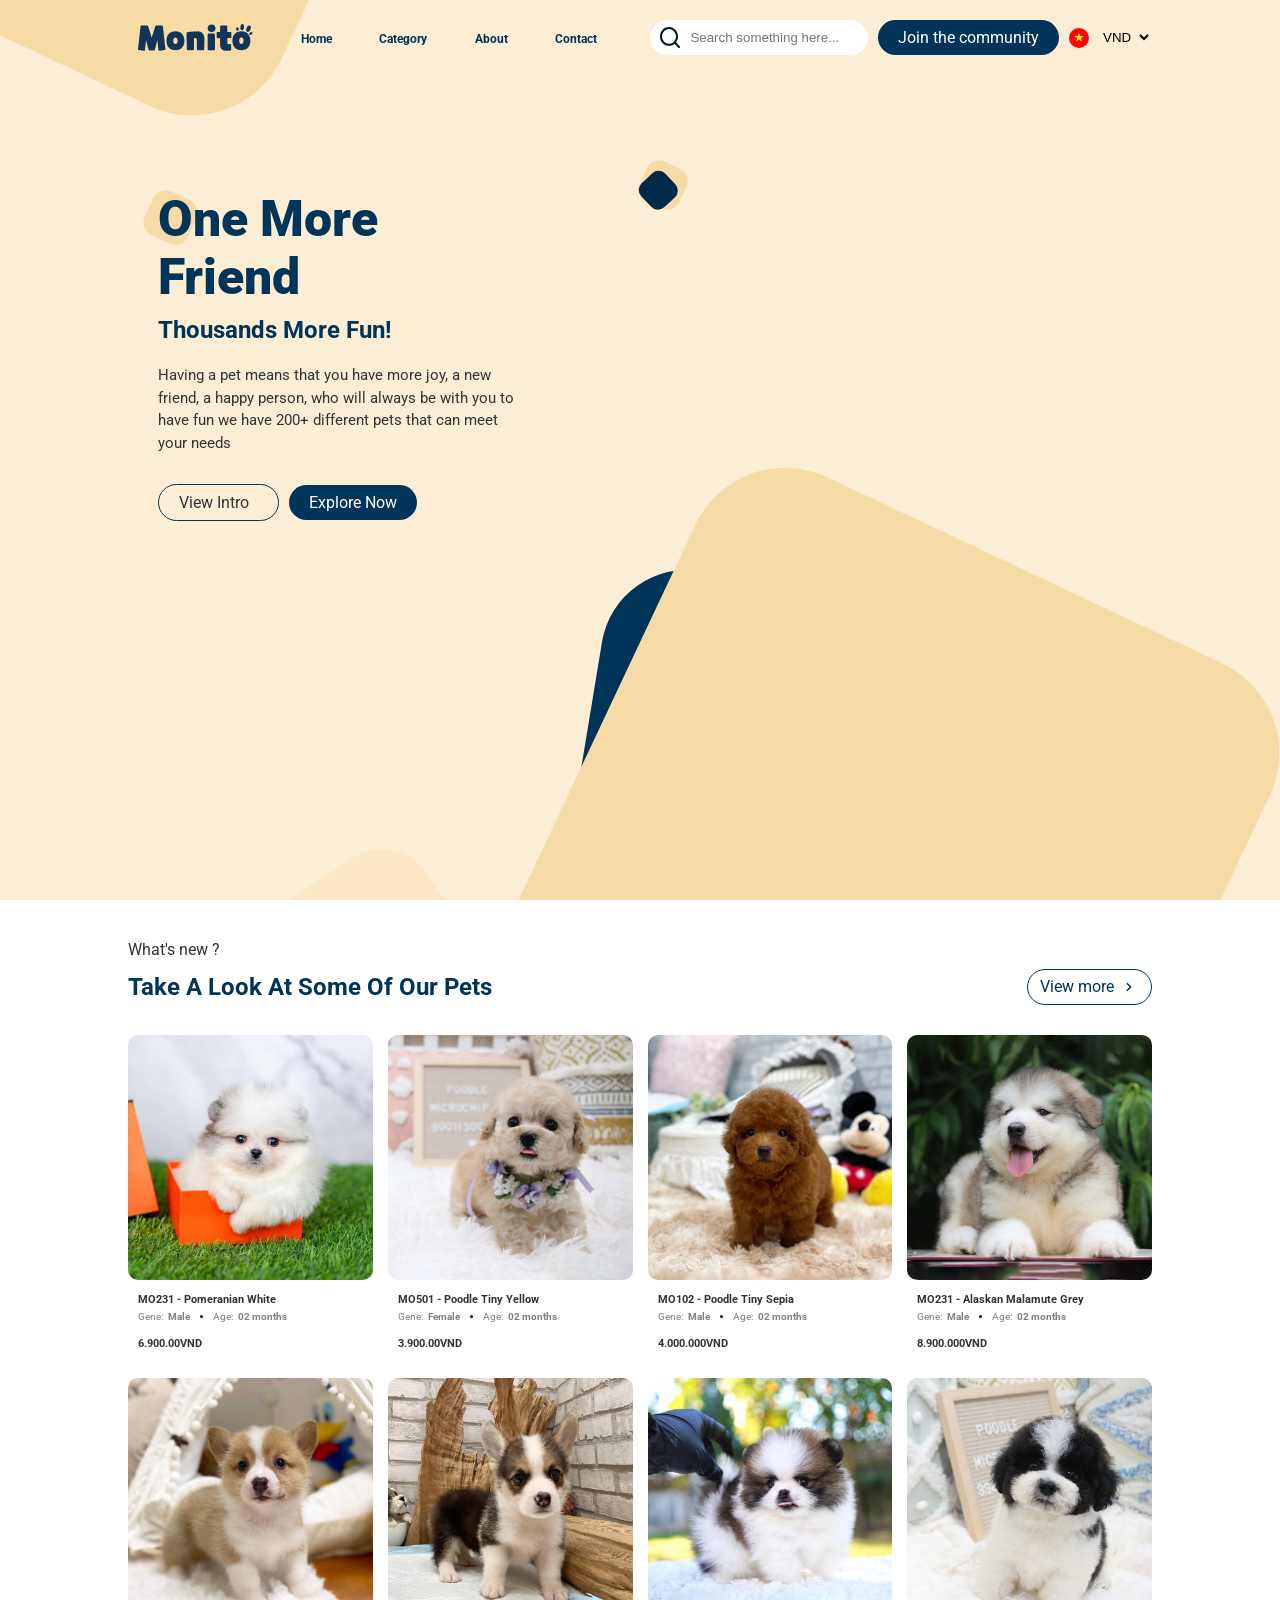
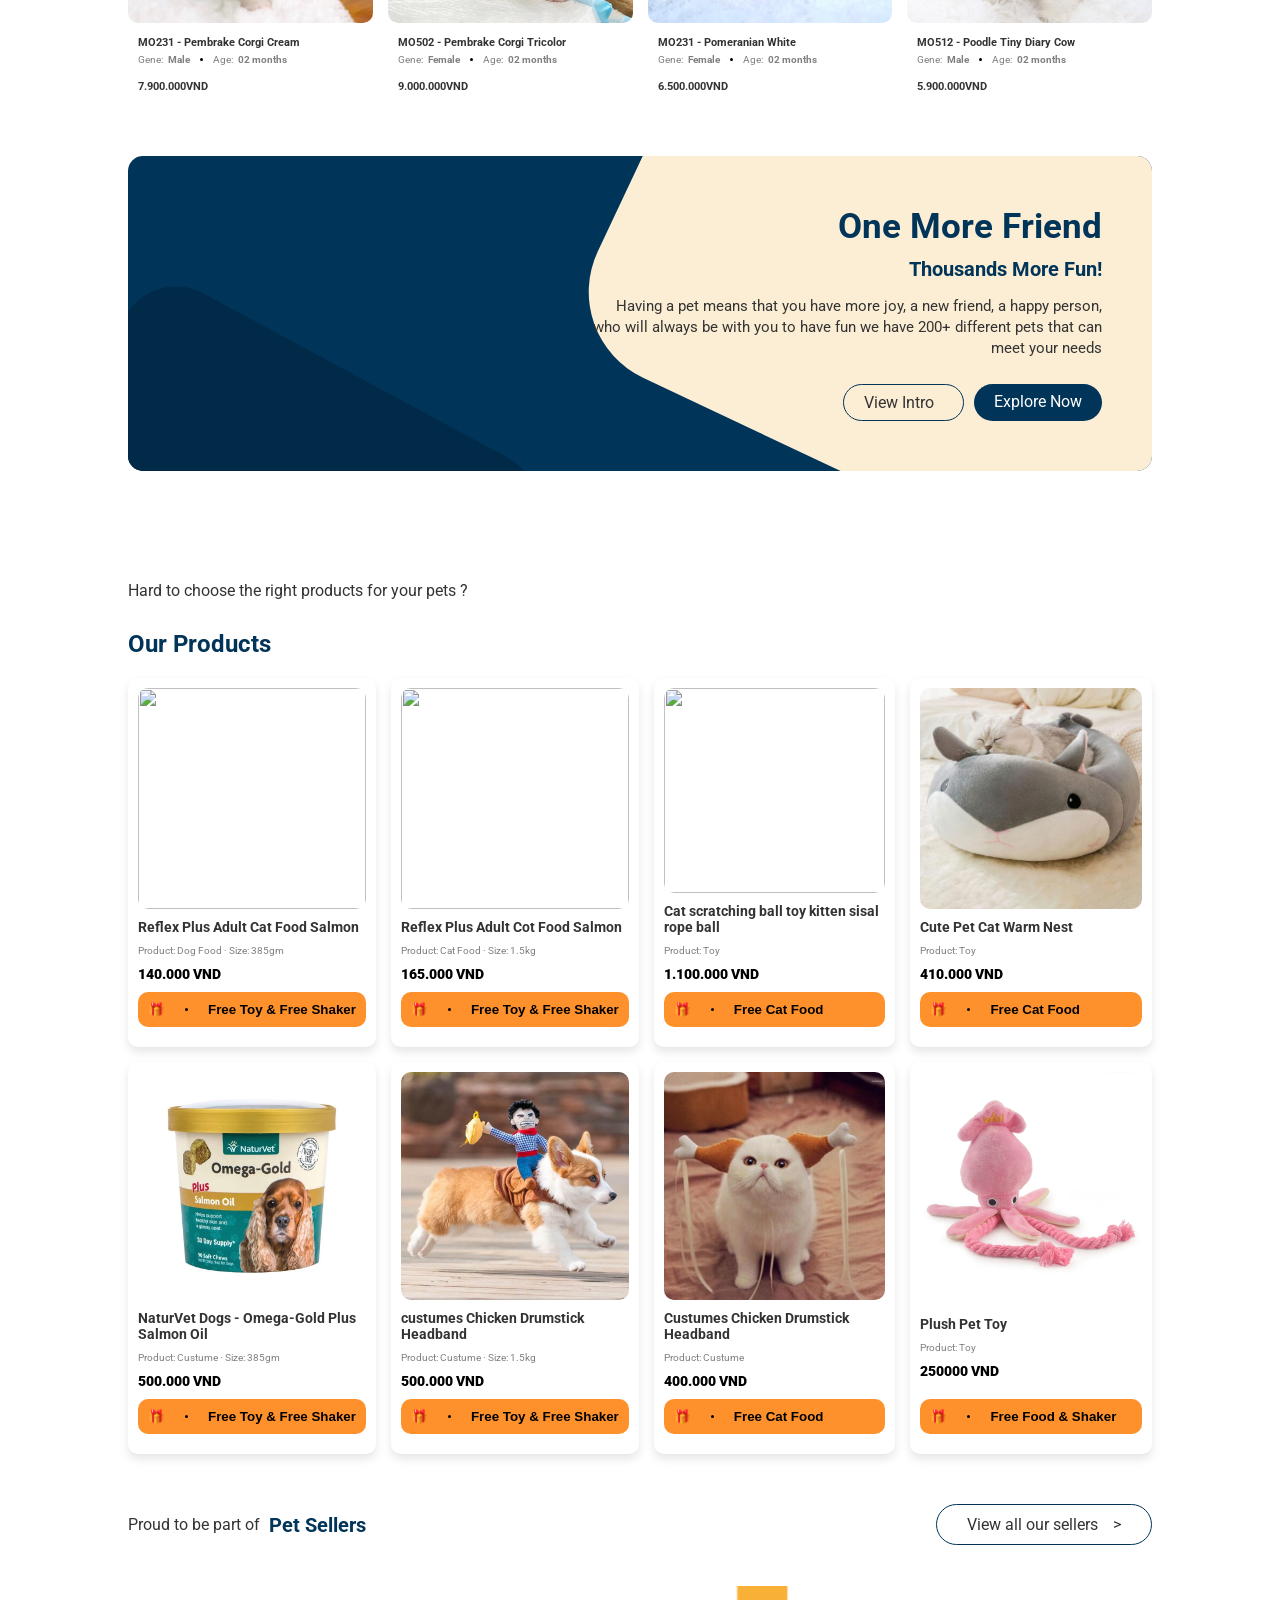
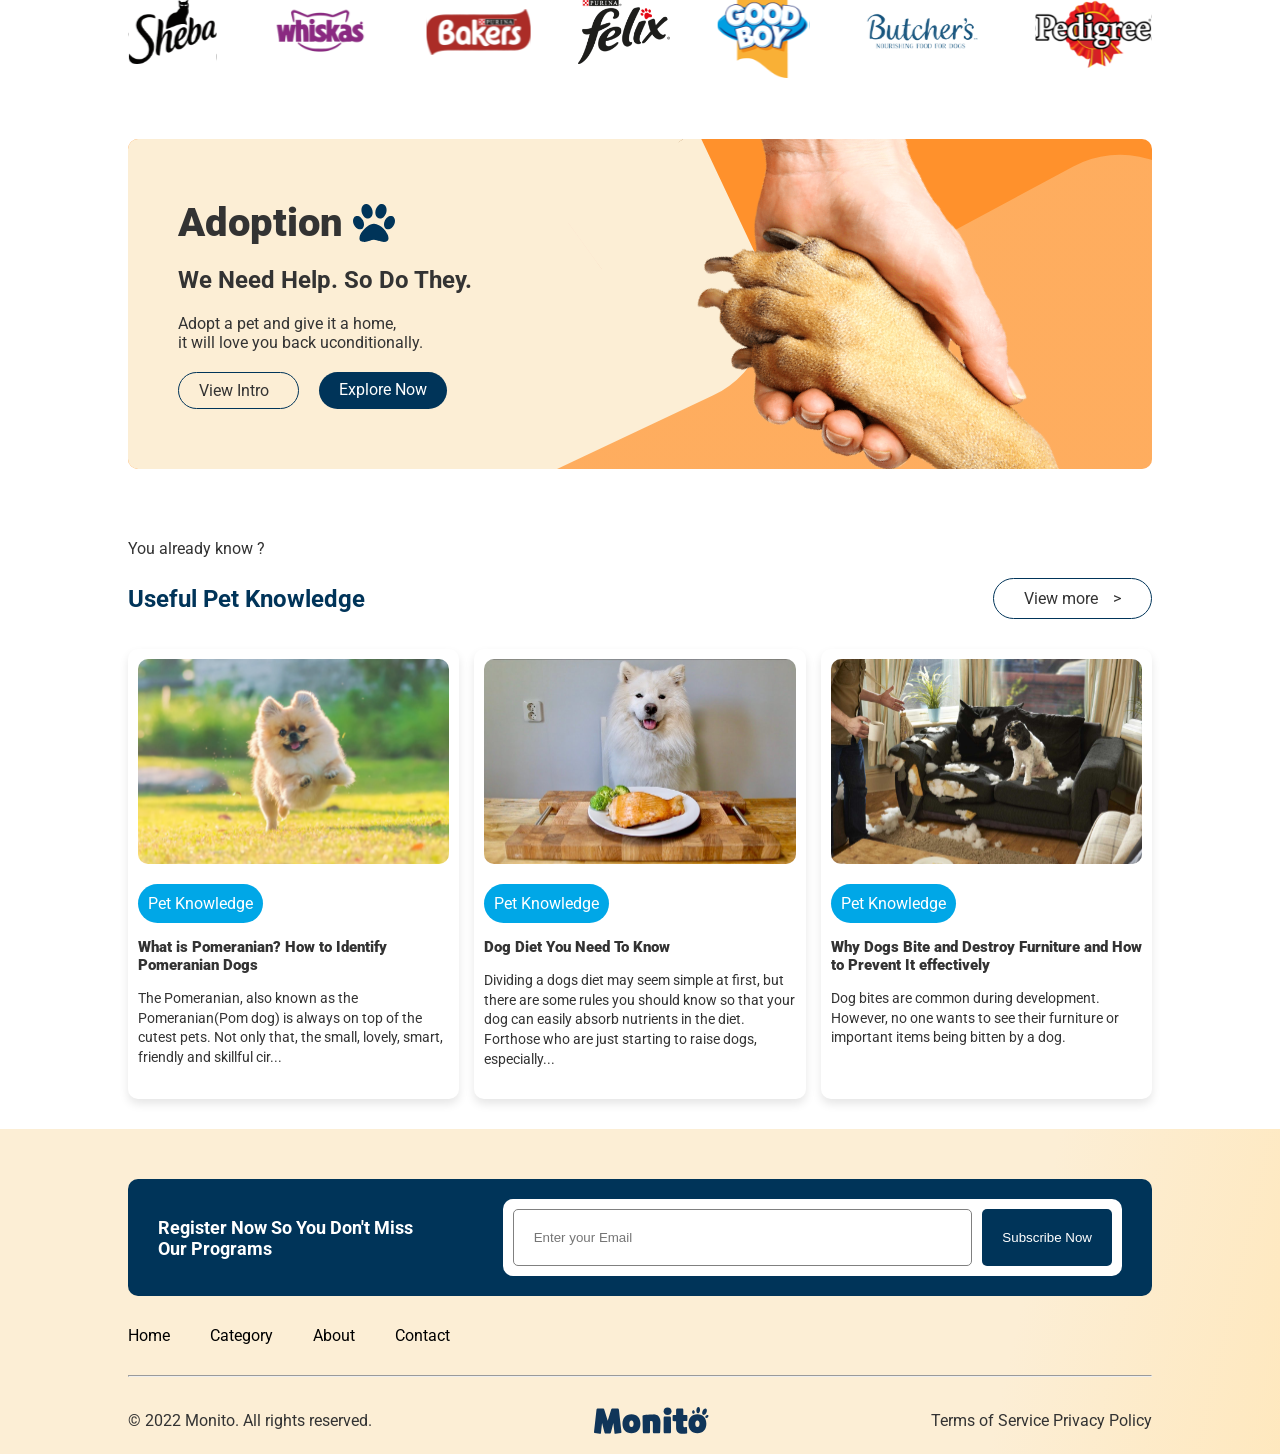
==== commit a29b9edf: "hid a section for mobile view" ====
--- a/index.html
+++ b/index.html
@@ -7,17 +7,15 @@
       src="https://kit.fontawesome.com/b84ed87144.js"
       crossorigin="anonymous"
     ></script>
-    
     <link rel="stylesheet" href="/css/components.css" />
     <link rel="stylesheet" href="/css/css_variables.css" />
-    <link rel="stylesheet" href="/css/category.css" />
-    <link rel="stylesheet" href="/css/about.css" />
     <link rel="stylesheet" href="/css/home_Styles.css" />
     <link rel="stylesheet" href="/css/media_query.css" />
-    <title>Monito | About</title>
+
+    <title>Monito | Welcome</title>
   </head>
   <body>
-    <header class="about header">
+    <header class="header">
       <div class="header__max_width80">
         <div class="hamburger_container">
           <img src="/img/hamburger__menu.svg" alt="hamburger menu icon" class="hamburger">
@@ -32,13 +30,13 @@
             <li><a href="/html/home.html">Home</a></li>
             <li><a href="/html/category.html">Category</a></li>
             <li><a href="/html/about.html">About</a></li>
-            <li><a href="/html/about.html#footer">Contact</a></li>
+            <li><a href="/html/home.html#footer">Contact</a></li>
           </ul>
         </div>
 
         <div class="header__search">
           <div class="header__searchfield">
-            <button class="search__btn"><img src="/img/search__lens.svg" alt="search__btn_icon" class="lens"></button>
+           <button class="search__btn"><img src="/img/search__lens.svg" alt="search__btn_icon" class="lens"></button>
             <input
               type="text"
               placeholder="Search something here..."
@@ -58,292 +56,560 @@
       </div>
     </header>
 
-<main class="main">
-    <section class="about__1">
-        <div class="about__1_max-width">
-            <div class="about__1_grid">
-                <div class="about__1_grid-left">
-                    <div class="about__1_card">
-                        <div class="picture">
-                          <img src="/img/top__thumbnail.svg" alt="dog photo" class="top__thumbnail desktop"> 
-                          <img src="/img/mobiledog.svg" alt="dog photo" class="top__thumbnail fone"> 
-                        </div>
-                   <div class="thumbnails">
-                            <div><img src="/img/thumbnail__1.svg" alt="dog photo"></div>
-                        
-                            <div><img src="/img/thumbnail__2.svg" alt="dog photo"></div>
-                       
-                            <div><img src="/img/thumbnail__3.svg" alt="dog photo"></div>
-                      
-                            <div><img src="/img/thumbnail__4.svg" alt="dog photo"></div>
-                        
-                            <div><img src="/img/thumbnail__5.svg" alt="dog photo"></div>
-                       
-                            <div><img src="/img/thumbnail__6.svg" alt="dog photo"></div>
-                      </div> 
-                      <div class="desktopinsurances">
-                                <span class="left"><img src="/img/pet__health.svg" alt="">100% health guarantee for pets</span>
-                                <span class="left"><img src="/img/flower.svg" alt=""> 100% guarantee of pet identification</span>
-                        </div>
-                        <div class="social_networks">
-                            <span class="share"><img src="/img/androidshare__icon.svg" alt=""> Share:</span>
-                            <div class="scial_icons">
-                            <a href=""><i class="fa-brands fa-square-facebook"></i></a>
-                            <a href=""><i class="fa-brands fa-instagram"></i></a>
-                            <a href=""><i class="fa-brands fa-twitter"></i></i></a>
-                            <a href=""><i class="fa-brands fa-youtube"></i></i></a>
-                          </div>
-                          </div>
-                    </div>
+    <main class="main__sections">
+      <img src="/img/Rectangle 9.svg" alt="" class="top_left">
+      <div class="section__one">
+        <div class="section__one_max-width">
+          <div class="section__one_text">
+            <h1>
+              <span class="font_900">One More Friend</span>
+              <span class="font_500">Thousands More Fun!</span>
+              <img src="/img/Rectangle 3.svg" alt="" class="text__bg">
+            </h1>
+
+            <p class="section__one_description">
+              Having a pet means that you have more joy, a new friend, a happy
+              person, who will always be with you to have fun we have 200+
+              different pets that can meet your needs
+            </p>
+
+            <div class="section__one_links">
+              <a href="#" class="btn one"
+                >View Intro
+                <i class="fa-sharp fa-regular fa-circle-play play_icon"></i
+              ></a>
+              <a href="/html/home.html#section__two" class="btn two">Explore Now</a>
+            </div>
+
+          <img src="/img/Rectangle 8.svg" alt="" class="bottom_absolute" />
+          </div> 
+
+
+          
+          <div class="section__one-photo">
+
+            <img src="/img/Rectangle 7.svg" alt="" class="small__square first">
+            
+            <img src="/img/Rectangle 3.svg" alt="" class="small__square second">
+          
+
+            <img src="/img/Rectangle 1.svg" alt="" class="photo_bottom">
+            <img src="/img/good-humored-woman-holds-dog-laughing-pink-background-emotional-sort-haired-girl-grey-hoodie-poses-with-corgi-isolated 1.svg" alt="" class="photo_top">
+          </div>
+          <img src="/img/Rectangle 2.svg" alt="" class="photo_center">
+        </div>
+      </div>
+
+
+
+      <section class="section__two" id="section__two">
+        <div class="section__two_max-width">
+          
+          <span>What's new ?</span>
+
+          <div class="ourPetsGallery">
+            <h2>Take A Look At Some Of Our Pets</h2>
+            <a href="#" class="view__more">View more <img src="/img/chevron__right.svg" alt="" class="chevron__right"></a>
+
+          </div>
+
+
+          <div class="section__two_grid">
+            <div class="section__two_card">
+              <div class="picture">
+                <img src="/img/image 1 (2).svg" alt="dog breed photo" />
+              </div>
+              <div class="details">
+                <h4>MO231 - Pomeranian White</h4>
+
+
+
+                <p class="age">
+                  <span>Gene: <strong>Male</strong></span
+                  ><span class="dot"></span><span>Age:<strong>02 months</strong></span>
+                </p>
+                <p class="price">6.900.00VND</p>
+              </div>
+            </div>
+
+            <div class="section__two_card">
+              <div class="picture">
+                <img src="/img/image 2.svg" alt="dog breed photo" />
+              </div>
+              <div class="details">
+                <h4>MO501 - Poodle Tiny Yellow</h4>
+                <p class="age">
+                  <span>Gene: <strong>Female</strong></span
+                  ><span class="dot"></span><span>Age:<strong>02 months</strong></span>
+                </p>
+                <p class="price">3.900.00VND</p>
+              </div>
+            </div>
+
+            <div class="section__two_card">
+              <div class="picture">
+                <img src="/img/image 3.svg" alt="dog breed photo" />
+              </div>
+              <div class="details">
+                <h4>MO102 - Poodle Tiny Sepia</h4>
+                <p class="age">
+                  <span>Gene: <strong class="gender">Male</strong></span
+                  ><span class="dot"></span><span>Age:<strong>02 months</strong></span>
+                </p>
+                <p class="price">4.000.000VND</p>
+              </div>
+            </div>
+
+            <div class="section__two_card">
+              <div class="picture">
+                <img src="/img/image 4 (2).svg" alt="dog breed photo" />
+              </div>
+              <div class="details">
+                <h4>MO231 - Alaskan Malamute Grey</h4>
+                <p class="age">
+                  <span>Gene: <strong class="gender">Male</strong></span
+                  ><span class="dot"></span><span>Age:<strong>02 months</strong></span>
+                </p>
+                <p class="price">8.900.000VND</p>
+              </div>
+            </div>
+
+            <div class="section__two_card">
+              <div class="picture">
+                <img src="/img/image 5.svg" alt="dog breed photo" />
+              </div>
+              <div class="details">
+                <h4>MO231 - Pembrake Corgi Cream</h4>
+                <p class="age">
+                  <span>Gene: <strong class="gender">Male</strong></span
+                  ><span class="dot"></span><span>Age:<strong>02 months</strong></span>
+                </p>
+                <p class="price">7.900.000VND</p>
+              </div>
+            </div>
+
+            <div class="section__two_card">
+              <div class="picture">
+                <img src="/img/image 6 (2).svg" alt="dog breed photo" />
+              </div>
+              <div class="details">
+                <h4>MO502 - Pembrake Corgi Tricolor</h4>
+                <p class="age">
+                  <span>Gene: <strong>Female</strong></span
+                  ><span class="dot"></span><span>Age:<strong>02 months</strong></span>
+                </p>
+                <p class="price">9.000.000VND</p>
+              </div>
+            </div>
+
+            <div class="section__two_card">
+              <div class="picture">
+                <img src="/img/image 7 (2).svg" alt="dog breed photo" />
+              </div>
+              <div class="details">
+                <h4>MO231 - Pomeranian White</h4>
+
+                <p class="age">
+                  <span>Gene:<strong class="gender">Female</strong></span
+                  ><span class="dot"></span><span>Age:<strong>02 months</strong></span>
+                </p>
+                <p class="price">6.500.000VND</p>
+              </div>
+            </div>
+
+            <div class="section__two_card">
+              <div class="picture">
+                <img src="/img/image 8 (2).svg" alt="dog breed photo" />
+              </div>
+              <div class="details">
+                <h4>MO512 - Poodle Tiny Diary Cow</h4>
+                <p class="age">
+                  <span>Gene: <strong class="gender">Male</strong></span
+                  ><span class="dot"></span><span>Age:<strong>02 months</strong> </span>
+                </p>
+                <p class="price">5.900.000VND</p>
+              </div>
+            </div>
+
+        </div>
+        <a href="/html/home.html#section__four" class="view__more1">View more <img src="/img/chevron__right.svg" alt="" class="chevron__right"></a>
+        </div>
+      </section>
+
+
+      <section class="section__three" id="section__three">
+        <div class="section__three_max-width">
+          <div class="section__three_contents">
+                <div class="section__three_leftImg">
+                 
+               <img src="/img/Rectangle 1 (2).svg" alt="" class="desktop_bg_1">          
+               <img src="/img/horizontal-shot-adult-girl-jeans-overalls-kissing-cute-puppy-while-raising-it-air-young-girl-being-love-with-her-dog-clothed-trendy-jumper-display-affection 3.svg" alt="" class="desktop_bg_2">          
+              
+               <img src="/img/section3__mobile_version_topbg.svg" alt="" class="mobile__view_bottom">
+            
+                
+                
+                
+                  <!-- <img src="/img/section3__mobile_version_bottombg.img"href"" class="mobile__bottom1"> -->
+                <!--  <img src="/img/horizontal-shot-adult-girl-jeans-overalls-kissing-cute-puppy-while-raising-it-air-young-girl-being-love-with-her-dog-clothed-trendy-jumper-display-affection 3.img"href"" class="mobile__bottom2"> -->
                 </div>
-                <div class="about__1_grid-right">
-                    <div class="about1__text">
-                        <p class="carousel"><span>Home</span> &gt; <span>Dog</span> &gt; <span>Large Dog</span> &gt; <span>Shiba Inu Sepia</span></p>
-                        <p class="carousel">SKU #1000078</p>
-                        <h1 class="breed__details">
-                            <span class="breed__name">Shiba Inu Sepia</span>
-                            <span class="breed__price">34.000.000 VND</span>
-                        </h1>
-
-                        <P class="contact__btns">
-                            <a href="#" class="contact__btn btn_dark">Contact us</a>
-                            <a href="#" class="contact__btn btn_light">
-                                <img src="/img/message__icon.svg" alt="" class="message_icon">
-                                <span>Chat with Monito</span>
-                            </a>
-                        </P>
-
-
-
-                      <div class="mobile__info">
-                        <h1 class="info">Information</h1>
-                        <img src="/img/androidshare__icon.svg" alt="">
-                      </div>
-
-
-                        <table>
-
-                          <tr>
-                            <td>SKU</td>
-                            <td class="m_right">:#1000078</td>
-                          </tr>
-                          <tr>
-                            <td>Gender</td>
-                            <td class="m_right">Female</td>
-                          </tr>
-                          <tr>
-                            <td>SKU</td>
-                            <td class="m_right">:2 Months</td>
-                          </tr>
-                          <tr>
-                            <td>Age</td>
-                            <td class="m_right">:#1000078</td>
-                          </tr>
-                          <tr>
-                            <td>Size</td>
-                            <td class="m_right">:Small</td>
-                          </tr>
-                          <tr>
-                            <td>Color</td>
-                            <td class="m_right">:Appricot & Tan</td>
-                          </tr>
-                          <tr>
-                            <td>Vaccinated</td>
-                            <td class="m_right">:Yes</td>
-                          </tr>
-                          <tr>
-                            <td>Dewormed</td>
-                            <td class="m_right">:Yes</td>
-                          </tr>
-                          <tr>
-                            <td>Cert</td>
-                            <td class="m_right">:Yes (MKA)</td>
-                          </tr>
-                          <tr>
-                            <td>Microchip</td>
-                            <td class="m_right">:Yes</td>
-                          </tr>
-                          <tr>
-                            <td>Location</td>
-                            <td class="m_right">:Vietnam</td>
-                          </tr>
-                          <tr>
-                            <td>Published Date</td>
-                            <td class="m_right">:12-Oct-2022</td>
-                          </tr>
-
-                          <tr>
-                            <td>Additional Information</td>
-                            <td class="m_right">:Pure breed Shih Tzu. Good body structure. With MKA cert and Microchip. Father from champion lineage.</td>
-                          </tr>
-                        </table>
-                    </div>
+
+
+            <div class="section__three_cardtext card">
+
+             <img src="/img/section3__mobile_version_topbg.svg" alt="" class="mobile__view_top">
+
+             <img src="/img/Rectangle 9-new.svg" alt="" class="desktop_img_3">
+                <h1>
+                  <span class="section__three_font-900">One More Friend</span>
+                  <span class="section__three_font-500">Thousands More Fun!</span>
+                </h1>
+
+                <p class="section__three-description">
+                  Having a pet means that you have more joy, a new friend, a happy
+                  person, who will always be with you to have fun we have 200+
+                  different pets that can meet your needs
+                </p>
+
+                <div class="section__three_link2">
+                  <a href="#" class="btn one">View Intro <i class="fa-sharp fa-regular fa-circle-play play_icon"></i
+                    ></a>
+                  <a href="#" class="btn one child">Explore Now</a>
+                  <a href="#" class="join__link btn two">Explore Now</a>
                 </div>
-               
-            </div>
-            <div class="mobileinsurances">
-              <p class="left"><img src="/img/pet__health.svg" alt="">100% health guarantee for pets</p>
-
-              <p class="left"><img src="/img/flower.svg" alt=""> 100% guarantee of pet identification</p>
+               <!--  <img src="/img/Rectangle 9 (3).img"href"background_photo" class="section__three_img3"> -->
+            </div>
+
+          </div>
+         </div>
+      </section>
+
+
+
+
+
+
+     <!--  <div class="short-section">
+        <div class="short-left">
+          <img src="/img/Rectangle 1 (2).img"hrefs="rec1" alt="">
+          <img
+            src="/img/horizontal-shot-adult-girl-jeans-overalls-kissing-cute-puppy-while-raising-it-air-young-girl-being-love-with-her-dog-clothed-trendy-jumper-display-affection 3.imhref        class="hold-dog" alt="">
+        </div>
+        <div class="short-right">
+
+          <img href="/img/mobile_bg.img"hrefh="100%" viewBox="0 0 100 100" class="left-img22"></imhref      <img src="/img/mobile_bg.img"hrefs="left-img22" alt="">
+          <img src="/img/Rectangle 9 (3).img"hrefs="left-img2" alt="">
+          <div class="right-sec">
+            <h1>One More Friend</h1>
+            <h2>Thousand More Fun!</h2>
+            <p>Having a pet means you have more joy, a new friend, a happy person who will always be with you to have fun.
+              We have 200+ different pets that can meet your needs!</p>
+            <div class="btns">
+              <button class="intro-btn2">View Intro  <img src="images/Vector.img"href""></button>
+              <button class="explore-btn2">Explore Now</button>
+            </div>
+          </div>
+        </div>
+      </div> -->
+
+
+
+      <section class="section__four" id="section__four">
+        <div class="section__four_max-width">
+          <span class="section__four_our-products"
+              >Hard to choose the right products for your pets ?</span
+            >
+            <h2 class="section__four_product-title">Our Products</h2>
+          <div class="section__four_grid">
+            <div class="section__four_card">
+              <div class="img">
+                <img src="/img/dogfood1.img"href"dog_food_photo" />
+              </div>
+              <div class="section__four_contents">
+                <h2>Reflex Plus Adult Cat Food Salmon</h2>
+                <p>
+                  Product: <span class="food">Dog Food</span> &#183; Size:
+                  <span class="size">385gm</span>
+                </p>
+                <p class="section__four_price">140.000 VND</p>
+                <button class="buy_btn">🎁 <span class="dot"></span> Free Toy & Free Shaker</button>
+              </div>
+              
+            </div>
+
+            <div class="section__four_card">
+              <div class="img">
+                <img src="/img/dogfood2.img"href"dog_food_photo" />
+              </div>
+              <div class="section__four_contents">
+                <h2>Reflex Plus Adult Cot Food Salmon</h2>
+                <p>
+                  Product: <span class="food">Cat Food</span>  &#183; Size:
+                  <span class="section__four_size">1.5kg</span>
+                </p>
+                <p class="section__four_price">165.000 VND</p>
+                <button class="buy_btn">🎁 <span class="dot"></span> Free Toy & Free Shaker</button>
+              </div>
+            </div>
+
+            <div class="section__four_card">
+              <div class="img">
+                <img src="/img/dogfood3.img"href"dog_food_photo" />
+              </div>
+              <div class="section__four_contents">
+                <h2>Cat scratching ball toy kitten sisal rope ball</h2>
+                <p>
+                  Product: <span class="food">Toy</span>
+                </p>
+                <p class="section__four_price">1.100.000 VND</p>
+                <button class="buy_btn">🎁 <span class="dot"></span> Free Cat Food</button>
+              </div>
+            </div>
+
+            <div class="section__four_card">
+              <div class="img">
+                <img src="/img/dogfood4.svg" alt="dog_food_photo" />
+              </div>
+              <div class="section__four_contents">
+                <h2>Cute Pet Cat Warm Nest</h2>
+                <p>
+                  Product: <span class="food">Toy</span>
+                </p>
+                <p class="section__four_price">410.000 VND</p>
+                <button class="buy_btn">🎁 <span class="dot"></span> Free Cat Food</button>
+              </div>
+            </div>
+
+            <div class="section__four_card">
+              <div class="img">
+                <img src="/img/dogfood5.svg" alt="dog_food_photo" />
+              </div>
+              <div class="section__four_contents">
+                <h2>NaturVet Dogs - Omega-Gold Plus Salmon Oil        
+                </h2>
+                <p>
+                  Product: <span class="product">Custume</span> &#183; Size:
+                  <span class="section__four_size">385gm</span>
+                </p>
+                <p class="section__four_price">500.000 VND</p>
+                <button class="buy_btn">🎁 <span class="dot"></span> Free Toy & Free Shaker</button>
+              </div>
+            </div>
+
+            <div class="section__four_card">
+              <div class="img">
+                <img src="/img/dogfood6.svg" alt="dog_food_photo" />
+              </div>
+              <div class="section__four_contents">
+                <h2>custumes Chicken Drumstick Headband</h2>
+                <p>
+                  Product: <span class="section__four_product">Custume</span> &#183; Size:
+                  <span class="section__four_size">1.5kg</span>
+                </p>
+                <p class="section__four_price">
+                  500.000 VND
+                </p>
+                <button class="buy_btn">🎁 <span class="dot"></span> Free Toy & Free Shaker</button>
+              </div>
+            </div>
+
+            <div class="section__four_card">
+              <div class="img">
+                <img src="/img/dogfood7.svg" alt="dog_food_photo" />
+              </div>
+              <div class="section__four_contents">
+                <h2>Custumes Chicken Drumstick Headband</h2>
+                <p>
+                  Product: <span class="section__four_product">Custume</span> 
+                </p>
+                <p class="section__four_price">400.000 VND</p>
+                <button class="buy_btn">🎁 <span class="dot"></span> Free Cat Food</button>
+              </div>
+            </div>
+
+            <div class="section__four_card">
+              <div class="img">
+                <img src="/img/dogfood8.svg" alt="dog_food_photo" />
+              </div>
+              <div class="section__four_contents">
+                <h2>Plush Pet Toy</h2>
+                <p>
+                  Product: <span class="section__four_product">Toy</span>
+                  <p class="section__four_price">250000 VND</p>
+                </p>
+                <button class="buy_btn last">🎁 <span class="dot"></span> Free Food & Shaker</button>
+              </div>
+            </div>
+            
+          </div>
+        </div>
+      </section>
+
+
+
+
+      <section class="section__five">
+        <div class="section__five_max-width">
+          <div class="section__five_partners">
+            <p>Proud to be part of <span class="section__five_pet-seller">Pet Sellers</span></p>
+            <a href="#" class="section__five_showcase">View all our sellers <span class="greaterthan">&gt;</span></a>
+          </div>
+          <div class="section__five_partner-icons">
+            <img src="/img/image 4.svg" alt="pet partners" />
+            <img src="/img/image 6.svg" alt="pet partners" />
+            <img src="/img/image 7.svg" alt="pet partners" />
+            <img src="/img/image 8.svg" alt="pet partners" />
+            <img src="/img/image 9.svg" alt="pet partners" />
+            <img src="/img/image 10.svg" alt="pet partners" />
+            <img src="/img/image 11.svg" alt="pet partners" />
+          </div>
+        </div>
+      </section>
+
+
+      <section class="section__six">
+        <div class="section__six_max-width">
+         <div class="section__six_contents">
+          <img src="/img/Rectangle 9 (2).svg" alt="background_photo" class="section__six_img1">
+          <img src="/img/pngegg (4) 1.svg" alt="dog_handhshake" class="section__six_img2">
+          
+          <img src="/img/orangebg.svg" alt="background_photo" class="section__six_img3">
+
+
+          <div class="section__six_cardtext">
+            <h1>
+              <span class="section__six_font-900">Adoption <span><img src="/img/fontisto_paw.svg" alt="dog paw"></span></span>
+            </h1>
+            <h2 class=""><span class="section__six_font-500">We Need Help. So Do They.</span></h2>
+
+            <piv class="section__six-description">
+              Adopt a pet and give it a home,<br> it will love you back uconditionally.
+            </piv>
+
+            <div class="section__six_link2">
+              <a href="#" class="btn one">View Intro <i class="fa-sharp fa-regular fa-circle-play play_icon"></i
+                ></a>
+              <a href="#" class="join__link btn two">Explore Now</a>
+            </div>
+
+          </div>
+         </div>
+      </section>
+
+
+      <section class="section__seven">
+        <div class="section__seven_max-width">
+          <span class="section__seven_knowledge"
+              >You already know ?</span
+            >
+            <div class="section__seven_learn-more">
+              <h2 class="section__seven_pet-knowledge"><span>Useful Pet Knowledge</span></h2>
+            <a href="#" class="section__seven_showcase">View more <span class="greaterthan">&gt;</span></a>
+            </div>
+            
+          <div class="section__seven_grid">
+            <div class="section__seven_card">
+              <div class="img">
+                <img src="/img/section__seven_one.svg" alt="dog photo" />
+              </div>
+              <div class="section__seven_contents">
+                <a href="#" class="section__seven_link">Pet Knowledge</a>
+                <h2>What is Pomeranian? How to Identify Pomeranian Dogs</h2>
+                
+                <p class="section__six_history">The Pomeranian, also known as the Pomeranian(Pom dog) is
+                  always on top of the cutest pets. Not only that, the small,
+                  lovely, smart, friendly and skillful cir...</p>
+              </div>
+            </div>
+
+            <div class="section__seven_card">
+              <div class="img">
+                <img src="/img/section__seven_two.svg" alt="dog photo" />
+              </div>
+              <div class="section__seven_contents">
+                <a href="#" class="section__seven_link">Pet Knowledge</a>
+                <h2>Dog Diet You Need To Know</h2>
+                
+                <p class="section__six_history">Dividing a dogs diet may seem simple at first, but there are
+                  some rules you should know so that your dog can easily absorb
+                  nutrients in the diet. Forthose who are just starting to raise
+                  dogs, especially...</p>
+              </div>
+            </div>
+
+            <div class="section__seven_card">
+              <div class="img">
+                <img src="/img/section__seven_three.svg" alt="dog photo" />
+              </div>
+              <div class="section__seven_contents">
+                <a href="#" class="section__seven_link">Pet Knowledge</a>
+                <h2>Why Dogs Bite and Destroy Furniture and How to Prevent It
+                  effectively</h2>
+                
+                <p class="section__six_history">Dog bites are common during development. However, no one wants
+                  to see their furniture or important items being bitten by a
+                  dog.</p>
+              </div>
+            </div>
+          </div>
+          <a href="#" class="section__seven_showcaseDesktop">View more <span class="greaterthan">&gt;</span></a>
+        </div>
+      </section>
+    </main>
+
+
+    <footer id="footer">
+      <div class="max_wdith_footer">
+        <div class="call_to_action">
+          <h2 class="register">Register Now So You Don't Miss Our Programs</h2>
+          <form action="" class="form">
+            <input type="text" placeholder="Enter your Email" />
+            <button>Subscribe Now</button>
+          </form>
+        </div>
+
+        <div class="linksAndSocials">
+          <ul class="footer_links">
+            <li>
+              <a href="/html/home.html">Home</a>
+            </li>
+            <li>
+              <a href="/html/category.html">Category</a>
+            </li>
+            <li>
+              <a href="/html/about.html">About</a>
+            </li>
+            <li>
+              <a href="/html/home.html#footer">Contact</a>
+            </li>
+          </ul>
+
+          <div class="socials">
+            <a href="wwww.facebook.com"><i class="fa-brands fa-square-facebook"></i></a>
+            <a href="instagram"><i class="fa-brands fa-instagram"></i></a>
+            <a href="x.com"><i class="fa-brands fa-twitter"></i></i></a>
+            <a href="youtube.com"><i class="fa-brands fa-youtube"></i></i></a>
+          </div>
+          
+        </div>
+
+        <hr class="bottom_rule" />
+
+        <div class="copyright">
+          <p class="year">
+            &copy; 2022 Monito. All rights reserved.
+          </p>
+
+         <img src="/img/Group.svg" alt="" class="pic_nav" />
+
+          <div class="terms">
+            <a href="#">Terms of Service</a>
+            <a href="#">Privacy Policy</a>
+          </div>
+
       </div>
-        </div>
-    </section>
-
-
-<section class="about__2">
-    <div class="about__2_max-width">
-        <h1 class="about__2_title">Our lovely customer</h1>
-        <div class="about__2_grid">
-
- <div class="one">
-    <img src="/img/about__one.svg" alt="dog_owners_photo" class="about__2_img">
- </div>
- <div class="two"> 
-    <img src="/img/about__two.svg" alt="dog_owners_photo" class="about__2_img">
-</div>
- <div class="three">
-    <img src="/img/about__three.svg" alt="dog_owners_photo" class="about__2_img">
-</div>
- <div class="four">
-    <img src="/img/about__four.svg" alt="dog_owners_photo" class="about__2_img">
-</div>
- <div class="five">
-    <img src="/img/about__five.svg" alt="dog_owners_photo" class="about__2_img">
-</div>
-        </div>
-        <div class="bottom_bars">
-            <button class="bottom__bars active"></button>
-            <button class="bottom__bars"></button>
-            <button class="bottom__bars"></button>
-            <button class="bottom__bars"></button>
-            <button class="bottom__bars"></button>
-            <button class="bottom__bars"></button>
-        </div>
-    </div>
-</section>
-
-
-
-
-  <section class="about__3">
-    <div class="about__3_max-width">
-    <span>What's new ?</span>
-    <h2>See More Puppies</h2>
-        <div class="section__two_grid padding">
-            <div class="section__two_card">
-                <div class="picture">
-                <img src="/img/image 1 (2).svg" alt="dog breed photo" />
-                </div>
-                <div class="details">
-                <h4>MO231 - Pomeranian White</h4>
-                <p class="age">
-                    <span>Gene: <strong class="gender">Male</strong></span
-                    ><span class="dot"></span><span class="">Age:<strong>02 months</strong></span>
-                </p>
-                <p class="price">6.900.00VND</p>
-                </div>
-            </div>
-
-            <div class="section__two_card">
-                <div class="picture">
-                <img src="/img/image 2.svg" alt="dog breed photo" />
-                </div>
-                <div class="details">
-                <h4>MO501 - Poodle Tiny Yellow</h4>
-                <p class="age">
-                    <span>Gene: <strong>Female</strong></span
-                    ><span class="dot"></span><span>Age:<strong>02 months</strong></span>
-                </p>
-                <p class="price">3.900.00VND</p>
-                </div>
-            </div>
-
-            <div class="section__two_card">
-                <div class="picture">
-                <img src="/img/image 3.svg" alt="dog breed photo" />
-                </div>
-                <div class="details">
-                <h4>MO102 - Poodle Tiny Sepia</h4>
-                <p class="age">
-                    <span>Gene: <strong class="gender">Male</strong></span
-                    ><span class="dot"></span><span>Age:<strong>02 months</strong></span>
-                </p>
-                <p class="price">4.000.000VND</p>
-                </div>
-            </div>
-
-            <div class="section__two_card">
-                <div class="picture">
-                <img src="/img/image 4 (2).svg" alt="dog breed photo" />
-                </div>
-                <div class="details">
-                <h4>MO231 - Alaskan Malamute Grey</h4>
-                <p class="age">
-                    <span>Gene: <strong class="gender">Male</strong></span
-                    ><span class="dot"></span><span>Age:<strong>02 months</strong></span>
-                </p>
-                <p class="price">8.900.000VND</p>
-                </div>
-            </div>
-        </div>
-    </section>
-</main>
-
-
-
-
-
-    <footer id="footer">
-        <div class="max_wdith_footer">
-          <div class="call_to_action">
-            <h2 class="register">Register Now So You Don't Miss Our Programs</h2>
-            <form action="" class="form">
-              <input type="text" placeholder="Enter your Email" />
-              <button>Subscribe Now</button>
-            </form>
-          </div>
-  
-          <div class="linksAndSocials">
-            <ul class="footer_links">
-              <li>
-                <a href="/html/home.html">Home</a>
-              </li>
-              <li>
-                <a href="/html/category.html">Category</a>
-              </li>
-              <li>
-                <a href="/html/about.html">About</a>
-              </li>
-              <li>
-                <a href="/html/about.html">Contact</a>
-              </li>
-            </ul>
-  
-            <div class="socials">
-              <a href="www.facebook.com"><i class="fa-brands fa-square-facebook"></i></a>
-              <a href="www.instagram.com"><i class="fa-brands fa-instagram"></i></a>
-              <a href="www.x.com"><i class="fa-brands fa-twitter"></i></i></a>
-              <a href="www.youtube.com"><i class="fa-brands fa-youtube"></i></i></a>
-            </div>
-            
-          </div>
-  
-          <hr class="bottom_rule" />
-  
-          <div class="copyright">
-            <p>
-              &copy; 2022 Monito. All rights reserved.
-            </p>
-  
-           <img src="/img/Group.svg" alt="" class="pic_nav" />
-  
-            <div class="terms">
-              <a href="#">Terms of Service</a>
-              <a href="#">Privacy Policy</a>
-            </div>
-  
-        </div>
-      </footer>
-
+    </footer>
+
+    <script src="/js/main.js"></script>
   </body>
 </html>
--- a/css/media_query.css
+++ b/css/media_query.css
@@ -58,7 +58,8 @@
   .section__seven_showcase,
   .age .dot,
   .text_img_one,
-  .absolute_img1 {
+  .absolute_img1,
+  .section__three {
     display: none;
   }
 
